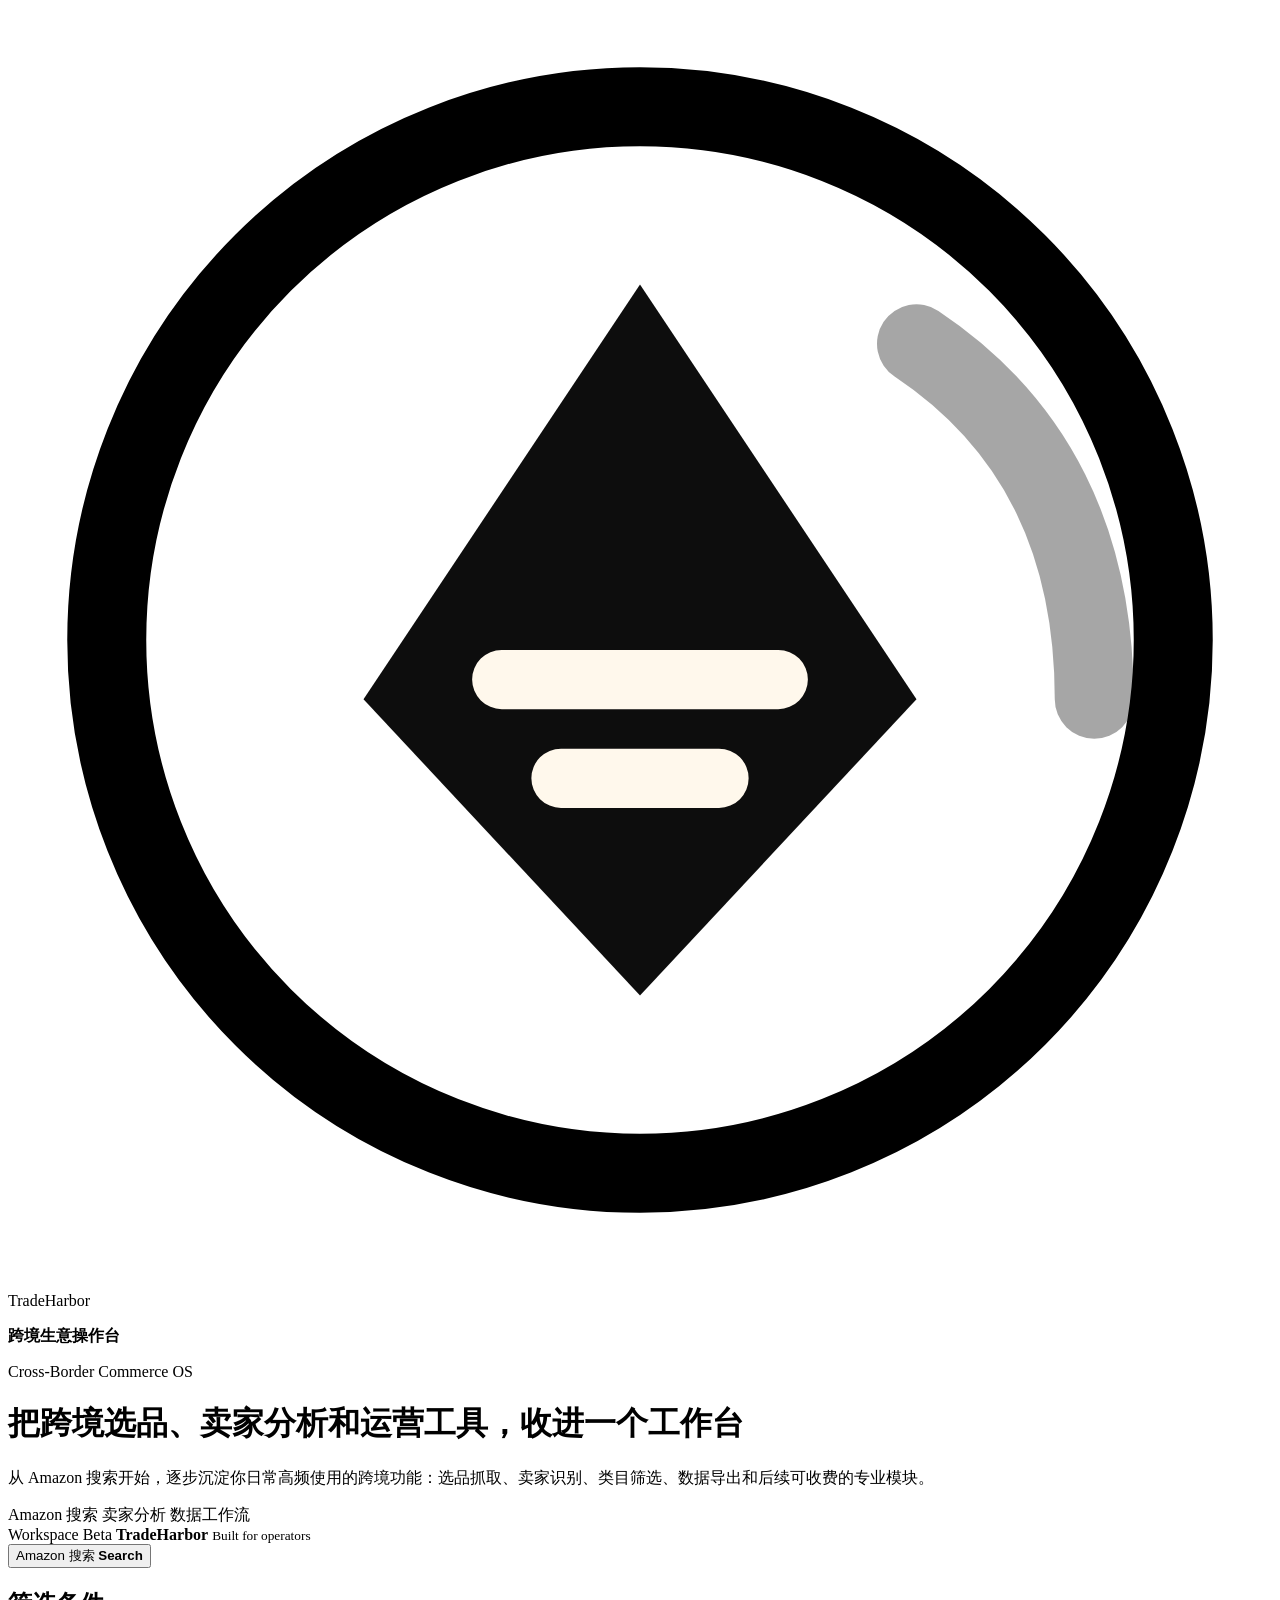
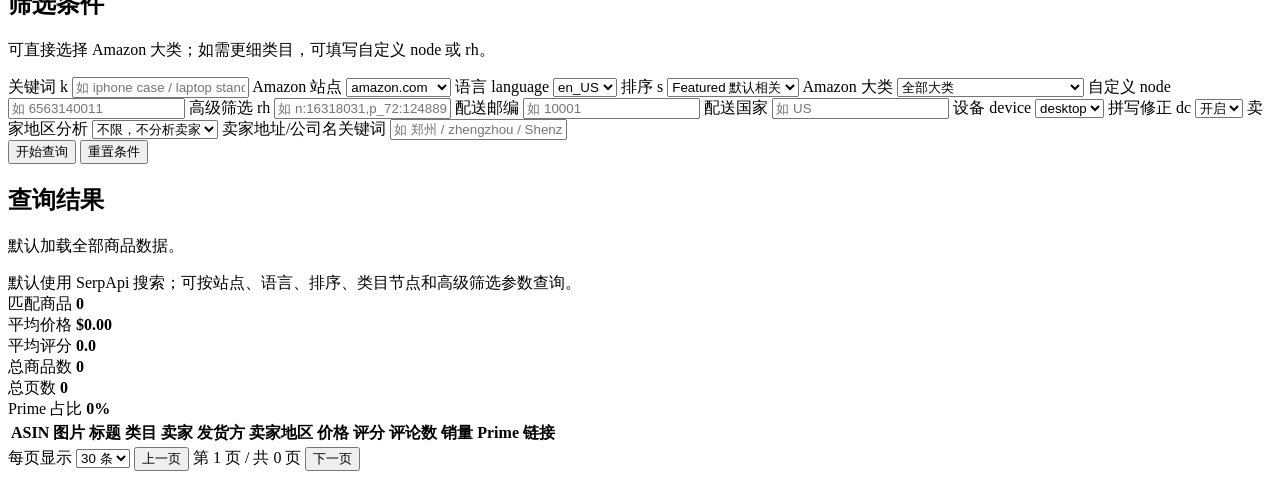
==== web/index.html @ b608378b "Enhance cross-border search workspace" ====
<!DOCTYPE html>
<html lang="zh-CN">
  <head>
    <meta charset="UTF-8" />
    <meta name="viewport" content="width=device-width, initial-scale=1.0" />
    <title>TradeHarbor 跨境生意操作台</title>
    <link rel="stylesheet" href="/styles.css?v=20260509-6" />
  </head>
  <body>
    <div class="page-shell">
      <header class="hero">
        <div class="brand-lockup" aria-label="TradeHarbor 品牌">
          <div class="brand-mark" aria-hidden="true">
            <svg viewBox="0 0 64 64" role="img">
              <circle cx="32" cy="32" r="27" fill="none" stroke="currentColor" stroke-width="4" />
              <path d="M18 35 32 14l14 21-14 15-14-15Z" fill="currentColor" opacity="0.95" />
              <path d="M25 34h14M28 39h8" stroke="#fff8ec" stroke-width="3" stroke-linecap="round" />
              <path d="M46 17c6 4 9 10 9 18" fill="none" stroke="currentColor" stroke-width="4" stroke-linecap="round" opacity="0.35" />
            </svg>
          </div>
          <div>
            <p class="brand-kicker">TradeHarbor</p>
            <strong>跨境生意操作台</strong>
          </div>
        </div>

        <div class="hero-main">
          <div class="hero-copy">
            <p class="eyebrow">Cross-Border Commerce OS</p>
            <h1>把跨境选品、卖家分析和运营工具，收进一个工作台</h1>
            <p class="hero-text">
              从 Amazon 搜索开始，逐步沉淀你日常高频使用的跨境功能：选品抓取、卖家识别、类目筛选、数据导出和后续可收费的专业模块。
            </p>
            <div class="hero-tags" aria-label="系统模块">
              <span>Amazon 搜索</span>
              <span>卖家分析</span>
              <span>数据工作流</span>
            </div>
          </div>

          <aside class="hero-badge">
            <span>Workspace Beta</span>
            <strong>TradeHarbor</strong>
            <small>Built for operators</small>
          </aside>
        </div>
      </header>

      <main class="layout">
        <section class="tabs-shell" aria-label="功能页面">
          <nav class="tabs-nav" role="tablist">
            <button class="tab-button is-active" type="button" role="tab" aria-selected="true" aria-controls="amazon-search-panel">
              <span>Amazon 搜索</span>
              <strong>Search</strong>
            </button>
          </nav>

          <div class="tab-panel is-active" id="amazon-search-panel" role="tabpanel">
            <section class="panel filters-panel">
              <div class="panel-header">
                <h2>筛选条件</h2>
                <p>可直接选择 Amazon 大类；如需更细类目，可填写自定义 node 或 rh。</p>
              </div>

          <form id="filter-form" class="filters-grid">
            <label class="field-wide">
              <span>关键词 k</span>
              <input type="text" name="keyword" placeholder="如 iphone case / laptop stand" />
            </label>
            <label>
              <span>Amazon 站点</span>
              <select name="amazon_domain">
                <option value="amazon.com">amazon.com</option>
                <option value="amazon.co.uk">amazon.co.uk</option>
                <option value="amazon.ca">amazon.ca</option>
                <option value="amazon.de">amazon.de</option>
                <option value="amazon.fr">amazon.fr</option>
                <option value="amazon.co.jp">amazon.co.jp</option>
              </select>
            </label>
            <label>
              <span>语言 language</span>
              <select name="language">
                <option value="en_US">en_US</option>
                <option value="es_US">es_US</option>
                <option value="en_GB">en_GB</option>
                <option value="de_DE">de_DE</option>
                <option value="fr_FR">fr_FR</option>
                <option value="ja_JP">ja_JP</option>
              </select>
            </label>
            <label>
              <span>排序 s</span>
              <select name="sort">
                <option value="relevanceblender">Featured 默认相关</option>
                <option value="price-asc-rank">价格从低到高</option>
                <option value="price-desc-rank">价格从高到低</option>
                <option value="review-rank">平均评分</option>
                <option value="date-desc-rank">新品</option>
                <option value="exact-aware-popularity-rank">Best Sellers</option>
              </select>
            </label>
            <label>
              <span>Amazon 大类</span>
              <select name="category_node">
                <option value="">全部大类</option>
                <option value="468240">Tools & Home Improvement</option>
                <option value="16310161">Industrial & Scientific</option>
                <option value="493964">Electronics</option>
                <option value="541966">Computers</option>
                <option value="2619526011">Appliances</option>
                <option value="15690151">Automotive</option>
                <option value="1055398">Amazon Home</option>
                <option value="1063498">Home & Kitchen</option>
                <option value="3375301">Sports & Outdoors</option>
                <option value="3760931">Health & Personal Care</option>
                <option value="11055981">Beauty</option>
                <option value="2617942011">Arts, Crafts & Sewing</option>
                <option value="1084128">Office Products</option>
                <option value="165795011">Toys & Games</option>
                <option value="2335753011">Cell Phones & Accessories</option>
                <option value="7141124011">Clothing, Shoes & Jewelry</option>
                <option value="1000">Books</option>
                <option value="2619534011">Pet Supplies</option>
                <option value="3238155011">Patio, Lawn & Garden</option>
                <option value="11965861">Musical Instruments</option>
              </select>
            </label>
            <label>
              <span>自定义 node</span>
              <input type="text" name="node" placeholder="如 6563140011" />
            </label>
            <label class="field-wide">
              <span>高级筛选 rh</span>
              <input type="text" name="rh" placeholder="如 n:16318031,p_72:1248897011" />
            </label>
            <label>
              <span>配送邮编</span>
              <input type="text" name="delivery_zip" placeholder="如 10001" />
            </label>
            <label>
              <span>配送国家</span>
              <input type="text" name="shipping_location" placeholder="如 US" />
            </label>
            <label>
              <span>设备 device</span>
              <select name="device">
                <option value="desktop">desktop</option>
                <option value="mobile">mobile</option>
                <option value="tablet">tablet</option>
              </select>
            </label>
            <label>
              <span>拼写修正 dc</span>
              <select name="dc">
                <option value="true">开启</option>
                <option value="false">关闭</option>
              </select>
            </label>
            <label>
              <span>卖家地区分析</span>
              <select name="seller_region">
                <option value="">不限，不分析卖家</option>
                <option value="china">中国卖家</option>
                <option value="us">美国卖家</option>
              </select>
            </label>
            <label>
              <span>卖家地址/公司名关键词</span>
              <input type="text" name="seller_city" placeholder="如 郑州 / zhengzhou / Shenzhen" />
            </label>

            <div class="actions">
              <button type="submit" class="primary-btn">开始查询</button>
              <button type="button" class="ghost-btn" id="reset-btn">重置条件</button>
            </div>
            </form>
            </section>
          </div>
        </section>

        <section class="panel results-panel">
          <div class="panel-header">
            <h2>查询结果</h2>
            <p id="status-text">默认加载全部商品数据。</p>
          </div>

          <div class="data-note" id="data-note">
            默认使用 SerpApi 搜索；可按站点、语言、排序、类目节点和高级筛选参数查询。
          </div>

          <div class="stats-grid" id="stats-grid">
            <article class="stat-card">
              <span>匹配商品</span>
              <strong id="stat-count">0</strong>
            </article>
            <article class="stat-card">
              <span>平均价格</span>
              <strong id="stat-price">$0.00</strong>
            </article>
            <article class="stat-card">
              <span>平均评分</span>
              <strong id="stat-rating">0.0</strong>
            </article>
            <article class="stat-card">
              <span>总商品数</span>
              <strong id="stat-total">0</strong>
            </article>
            <article class="stat-card">
              <span>总页数</span>
              <strong id="stat-pages">0</strong>
            </article>
            <article class="stat-card">
              <span>Prime 占比</span>
              <strong id="stat-prime">0%</strong>
            </article>
          </div>

          <div class="table-wrap">
            <table>
              <thead>
                <tr>
                  <th>ASIN</th>
                  <th>图片</th>
                  <th>标题</th>
                  <th>类目</th>
                  <th>卖家</th>
                  <th>发货方</th>
                  <th>卖家地区</th>
                  <th>价格</th>
                  <th>评分</th>
                  <th>评论数</th>
                  <th>销量</th>
                  <th>Prime</th>
                  <th>链接</th>
                </tr>
              </thead>
              <tbody id="results-body"></tbody>
            </table>
          </div>

          <div class="pagination-bar" aria-label="搜索结果分页">
            <label class="page-size-control">
              <span>每页显示</span>
              <select id="page-size-select">
                <option value="30">30 条</option>
                <option value="50">50 条</option>
              </select>
            </label>
            <button type="button" class="ghost-btn page-btn" id="prev-page-btn">上一页</button>
            <span id="page-indicator">第 1 页 / 共 0 页</span>
            <button type="button" class="primary-btn page-btn" id="next-page-btn">下一页</button>
          </div>
        </section>
      </main>
    </div>

    <script src="/app.js?v=20260509-6"></script>
  </body>
</html>
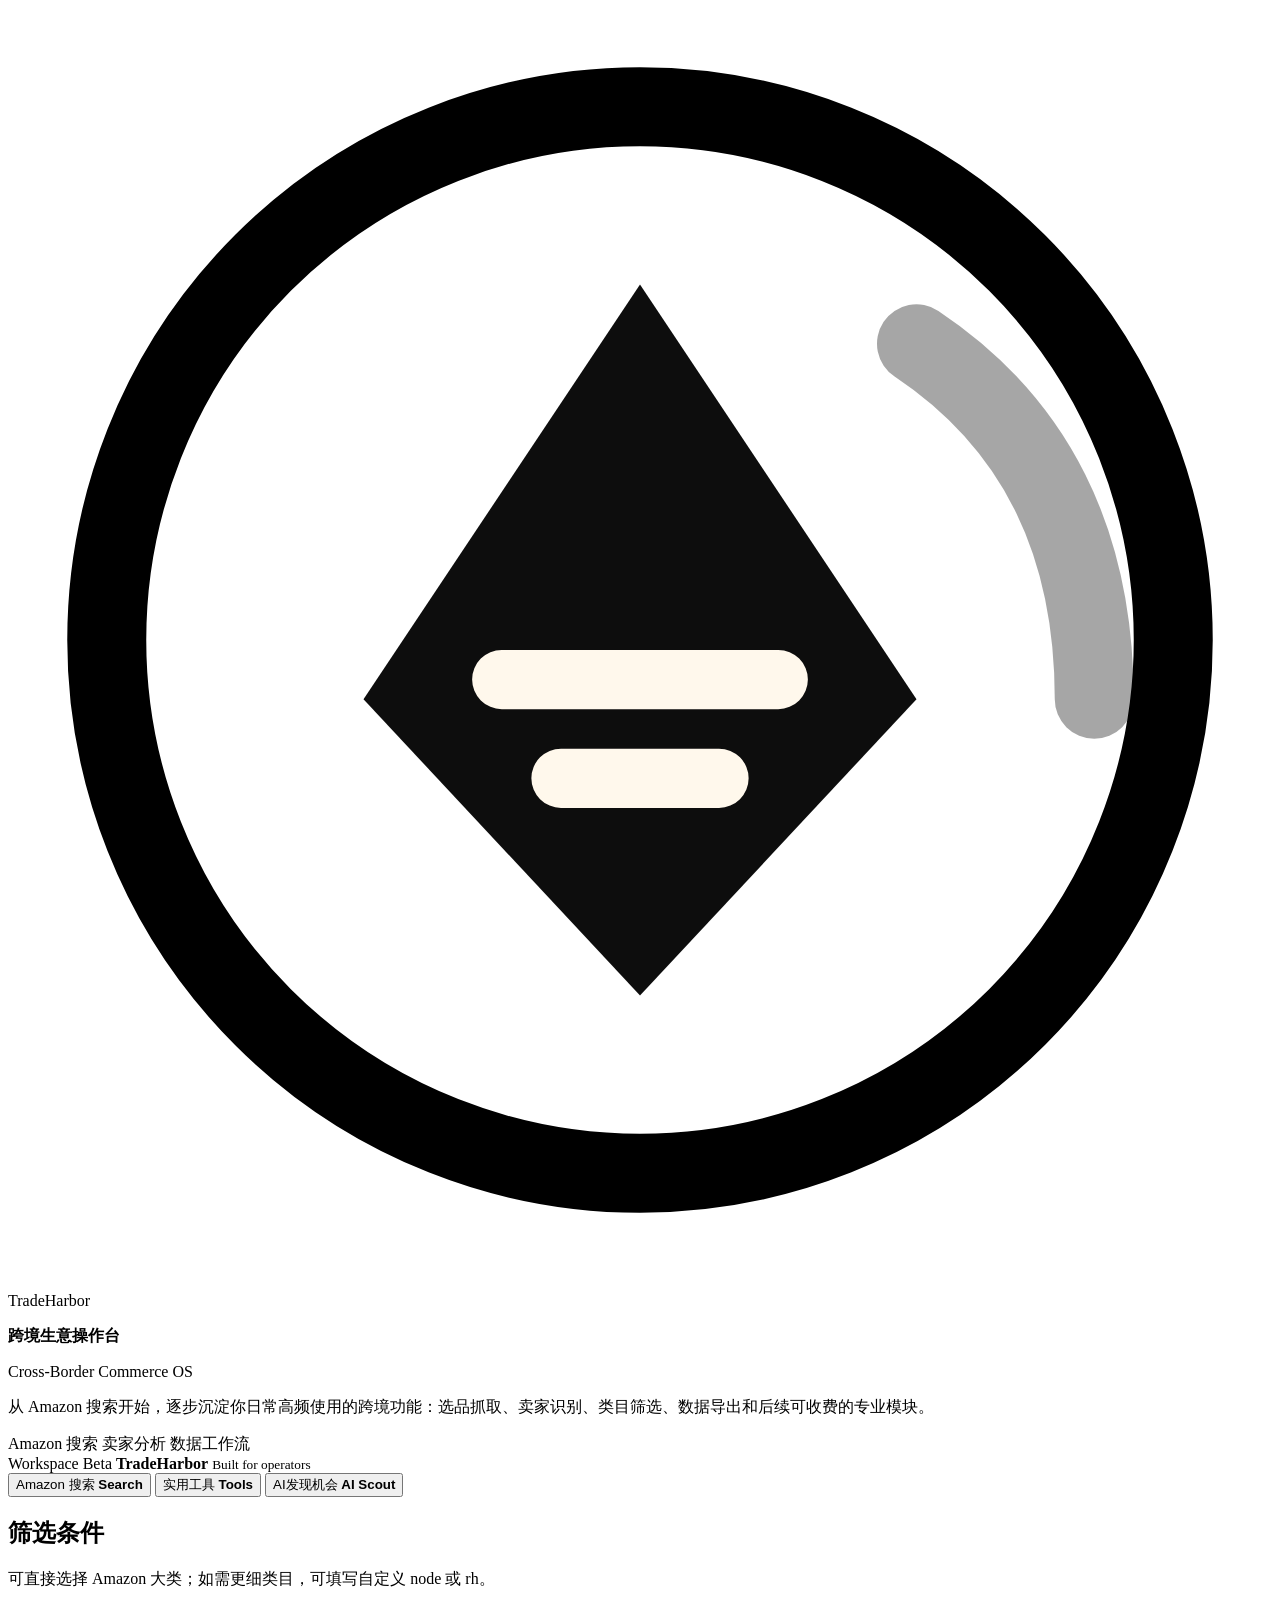
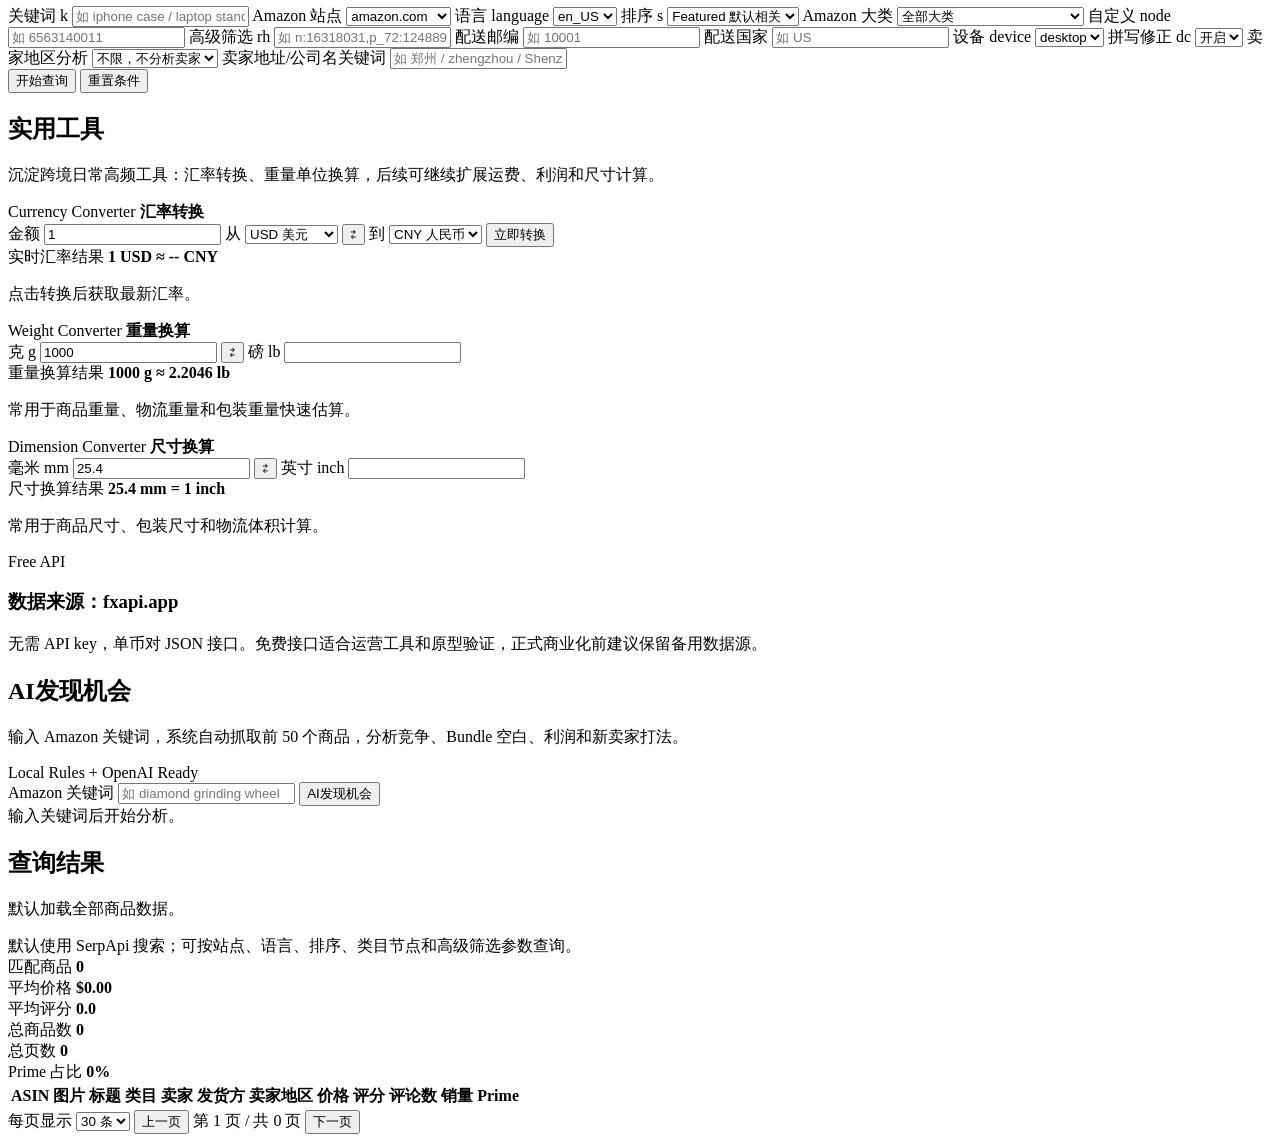
==== commit 139c0a7b: "Add AI opportunity discovery tab" ====
--- a/web/index.html
+++ b/web/index.html
@@ -4,7 +4,7 @@
     <meta charset="UTF-8" />
     <meta name="viewport" content="width=device-width, initial-scale=1.0" />
     <title>TradeHarbor 跨境生意操作台</title>
-    <link rel="stylesheet" href="/styles.css?v=20260509-6" />
+    <link rel="stylesheet" href="/styles.css?v=20260509-14" />
   </head>
   <body>
     <div class="page-shell">
@@ -27,7 +27,6 @@
         <div class="hero-main">
           <div class="hero-copy">
             <p class="eyebrow">Cross-Border Commerce OS</p>
-            <h1>把跨境选品、卖家分析和运营工具，收进一个工作台</h1>
             <p class="hero-text">
               从 Amazon 搜索开始，逐步沉淀你日常高频使用的跨境功能：选品抓取、卖家识别、类目筛选、数据导出和后续可收费的专业模块。
             </p>
@@ -49,9 +48,17 @@
       <main class="layout">
         <section class="tabs-shell" aria-label="功能页面">
           <nav class="tabs-nav" role="tablist">
-            <button class="tab-button is-active" type="button" role="tab" aria-selected="true" aria-controls="amazon-search-panel">
+            <button class="tab-button is-active" type="button" role="tab" aria-selected="true" aria-controls="amazon-search-panel" data-tab-target="amazon-search-panel">
               <span>Amazon 搜索</span>
               <strong>Search</strong>
+            </button>
+            <button class="tab-button" type="button" role="tab" aria-selected="false" aria-controls="utility-panel" data-tab-target="utility-panel">
+              <span>实用工具</span>
+              <strong>Tools</strong>
+            </button>
+            <button class="tab-button" type="button" role="tab" aria-selected="false" aria-controls="ai-opportunity-panel" data-tab-target="ai-opportunity-panel">
+              <span>AI发现机会</span>
+              <strong>AI Scout</strong>
             </button>
           </nav>
 
@@ -177,9 +184,208 @@
             </form>
             </section>
           </div>
+
+          <div class="tab-panel" id="utility-panel" role="tabpanel">
+            <section class="panel utility-panel">
+              <div class="panel-header">
+                <h2>实用工具</h2>
+                <p>沉淀跨境日常高频工具：汇率转换、重量单位换算，后续可继续扩展运费、利润和尺寸计算。</p>
+              </div>
+
+              <div class="utility-grid">
+                <article class="exchange-card">
+                  <div class="exchange-head">
+                    <span>Currency Converter</span>
+                    <strong>汇率转换</strong>
+                  </div>
+
+                  <form id="exchange-form" class="exchange-form">
+                    <label>
+                      <span>金额</span>
+                      <input type="number" name="amount" step="0.01" min="0" value="1" />
+                    </label>
+                    <label>
+                      <span>从</span>
+                      <select name="from">
+                        <option value="USD" selected>USD 美元</option>
+                        <option value="CNY">CNY 人民币</option>
+                        <option value="EUR">EUR 欧元</option>
+                        <option value="GBP">GBP 英镑</option>
+                        <option value="JPY">JPY 日元</option>
+                        <option value="CAD">CAD 加元</option>
+                        <option value="AUD">AUD 澳元</option>
+                        <option value="HKD">HKD 港币</option>
+                      </select>
+                    </label>
+                    <button type="button" class="swap-btn" id="swap-currency-btn" aria-label="交换币种">⇄</button>
+                    <label>
+                      <span>到</span>
+                      <select name="to">
+                        <option value="CNY" selected>CNY 人民币</option>
+                        <option value="USD">USD 美元</option>
+                        <option value="EUR">EUR 欧元</option>
+                        <option value="GBP">GBP 英镑</option>
+                        <option value="JPY">JPY 日元</option>
+                        <option value="CAD">CAD 加元</option>
+                        <option value="AUD">AUD 澳元</option>
+                        <option value="HKD">HKD 港币</option>
+                      </select>
+                    </label>
+                    <button type="submit" class="primary-btn exchange-submit">立即转换</button>
+                  </form>
+
+                  <div class="exchange-result" id="exchange-result">
+                    <span>实时汇率结果</span>
+                    <strong>1 USD ≈ -- CNY</strong>
+                    <p>点击转换后获取最新汇率。</p>
+                  </div>
+                </article>
+
+                <article class="exchange-card weight-card">
+                  <div class="exchange-head">
+                    <span>Weight Converter</span>
+                    <strong>重量换算</strong>
+                  </div>
+
+                  <form id="weight-form" class="exchange-form weight-form">
+                    <label>
+                      <span>克 g</span>
+                      <input type="number" name="grams" step="0.01" min="0" value="1000" />
+                    </label>
+                    <button type="button" class="swap-btn" id="swap-weight-btn" aria-label="切换输入方向">⇄</button>
+                    <label>
+                      <span>磅 lb</span>
+                      <input type="number" name="pounds" step="0.0001" min="0" />
+                    </label>
+                  </form>
+
+                  <div class="exchange-result weight-result" id="weight-result">
+                    <span>重量换算结果</span>
+                    <strong>1000 g ≈ 2.2046 lb</strong>
+                    <p>常用于商品重量、物流重量和包装重量快速估算。</p>
+                  </div>
+                </article>
+
+                <article class="exchange-card dimension-card">
+                  <div class="exchange-head">
+                    <span>Dimension Converter</span>
+                    <strong>尺寸换算</strong>
+                  </div>
+
+                  <form id="dimension-form" class="exchange-form weight-form">
+                    <label>
+                      <span>毫米 mm</span>
+                      <input type="number" name="millimeters" step="0.01" min="0" value="25.4" />
+                    </label>
+                    <button type="button" class="swap-btn" id="swap-dimension-btn" aria-label="切换输入方向">⇄</button>
+                    <label>
+                      <span>英寸 inch</span>
+                      <input type="number" name="inches" step="0.0001" min="0" />
+                    </label>
+                  </form>
+
+                  <div class="exchange-result dimension-result" id="dimension-result">
+                    <span>尺寸换算结果</span>
+                    <strong>25.4 mm = 1 inch</strong>
+                    <p>常用于商品尺寸、包装尺寸和物流体积计算。</p>
+                  </div>
+                </article>
+
+                <article class="utility-note">
+                  <span>Free API</span>
+                  <h3>数据来源：fxapi.app</h3>
+                  <p>无需 API key，单币对 JSON 接口。免费接口适合运营工具和原型验证，正式商业化前建议保留备用数据源。</p>
+                </article>
+              </div>
+            </section>
+          </div>
+          <div class="tab-panel" id="ai-opportunity-panel" role="tabpanel">
+            <section class="panel ai-panel">
+              <div class="panel-header ai-panel-header">
+                <div>
+                  <h2>AI发现机会</h2>
+                  <p>输入 Amazon 关键词，系统自动抓取前 50 个商品，分析竞争、Bundle 空白、利润和新卖家打法。</p>
+                </div>
+                <span class="ai-mode-pill">Local Rules + OpenAI Ready</span>
+              </div>
+
+              <form id="ai-opportunity-form" class="ai-search-bar">
+                <label>
+                  <span>Amazon 关键词</span>
+                  <input type="text" name="keyword" placeholder="如 diamond grinding wheel" />
+                </label>
+                <button type="submit" class="primary-btn">AI发现机会</button>
+              </form>
+
+              <div class="ai-status" id="ai-status">输入关键词后开始分析。</div>
+
+              <div class="ai-results" id="ai-results" hidden>
+                <div class="ai-score-grid">
+                  <article class="ai-score-card">
+                    <span>产品机会评分</span>
+                    <strong id="ai-opportunity-score">0</strong>
+                  </article>
+                  <article class="ai-score-card">
+                    <span>竞争评分</span>
+                    <strong id="ai-competition-score">0</strong>
+                  </article>
+                  <article class="ai-score-card">
+                    <span>竞争等级</span>
+                    <strong id="ai-competition-level">--</strong>
+                  </article>
+                  <article class="ai-score-card">
+                    <span>推荐组合</span>
+                    <strong id="ai-recommended-bundle">--</strong>
+                  </article>
+                </div>
+
+                <div class="ai-report-grid">
+                  <article class="ai-report-card">
+                    <h3>Bundle机会分析</h3>
+                    <div id="ai-bundle-analysis"></div>
+                  </article>
+                  <article class="ai-report-card">
+                    <h3>利润分析</h3>
+                    <div id="ai-profit-analysis"></div>
+                  </article>
+                  <article class="ai-report-card ai-report-wide">
+                    <h3>AI总结</h3>
+                    <div id="ai-summary"></div>
+                  </article>
+                </div>
+
+                <article class="ai-report-card ai-report-wide">
+                  <h3>产品列表</h3>
+                  <div class="ai-product-table-wrap">
+                    <table class="ai-product-table">
+                      <thead>
+                        <tr>
+                          <th>ASIN</th>
+                          <th>图</th>
+                          <th>标题</th>
+                          <th>价格</th>
+                          <th>Rating</th>
+                          <th>Review</th>
+                          <th>品牌</th>
+                          <th>Seller Name</th>
+                          <th>Seller ID</th>
+                          <th>Prime</th>
+                          <th>BSR</th>
+                          <th>变体</th>
+                          <th>多件装</th>
+                          <th>类目</th>
+                        </tr>
+                      </thead>
+                      <tbody id="ai-products-body"></tbody>
+                    </table>
+                  </div>
+                </article>
+              </div>
+            </section>
+          </div>
         </section>
 
-        <section class="panel results-panel">
+        <section class="panel results-panel" id="amazon-results-panel">
           <div class="panel-header">
             <h2>查询结果</h2>
             <p id="status-text">默认加载全部商品数据。</p>
@@ -232,7 +438,6 @@
                   <th>评论数</th>
                   <th>销量</th>
                   <th>Prime</th>
-                  <th>链接</th>
                 </tr>
               </thead>
               <tbody id="results-body"></tbody>
@@ -255,6 +460,6 @@
       </main>
     </div>
 
-    <script src="/app.js?v=20260509-6"></script>
+    <script src="/app.js?v=20260509-14"></script>
   </body>
 </html>
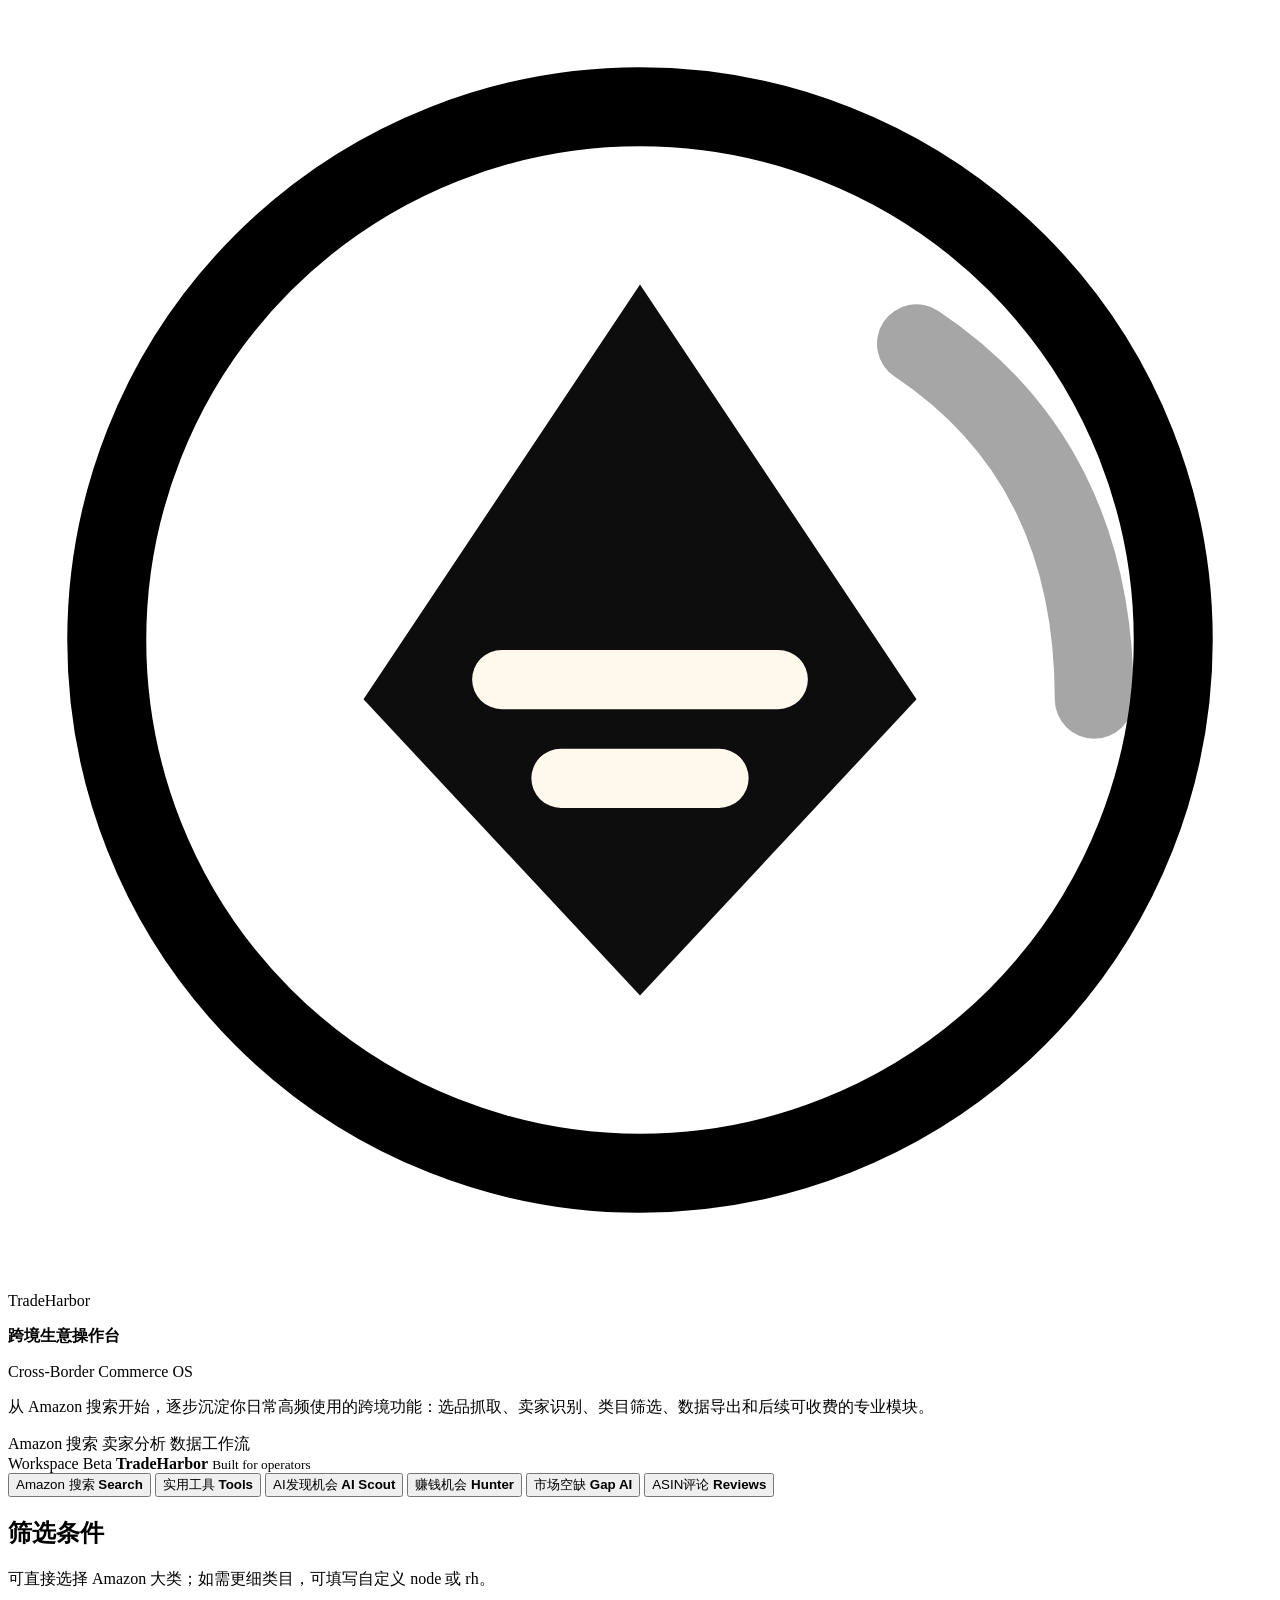
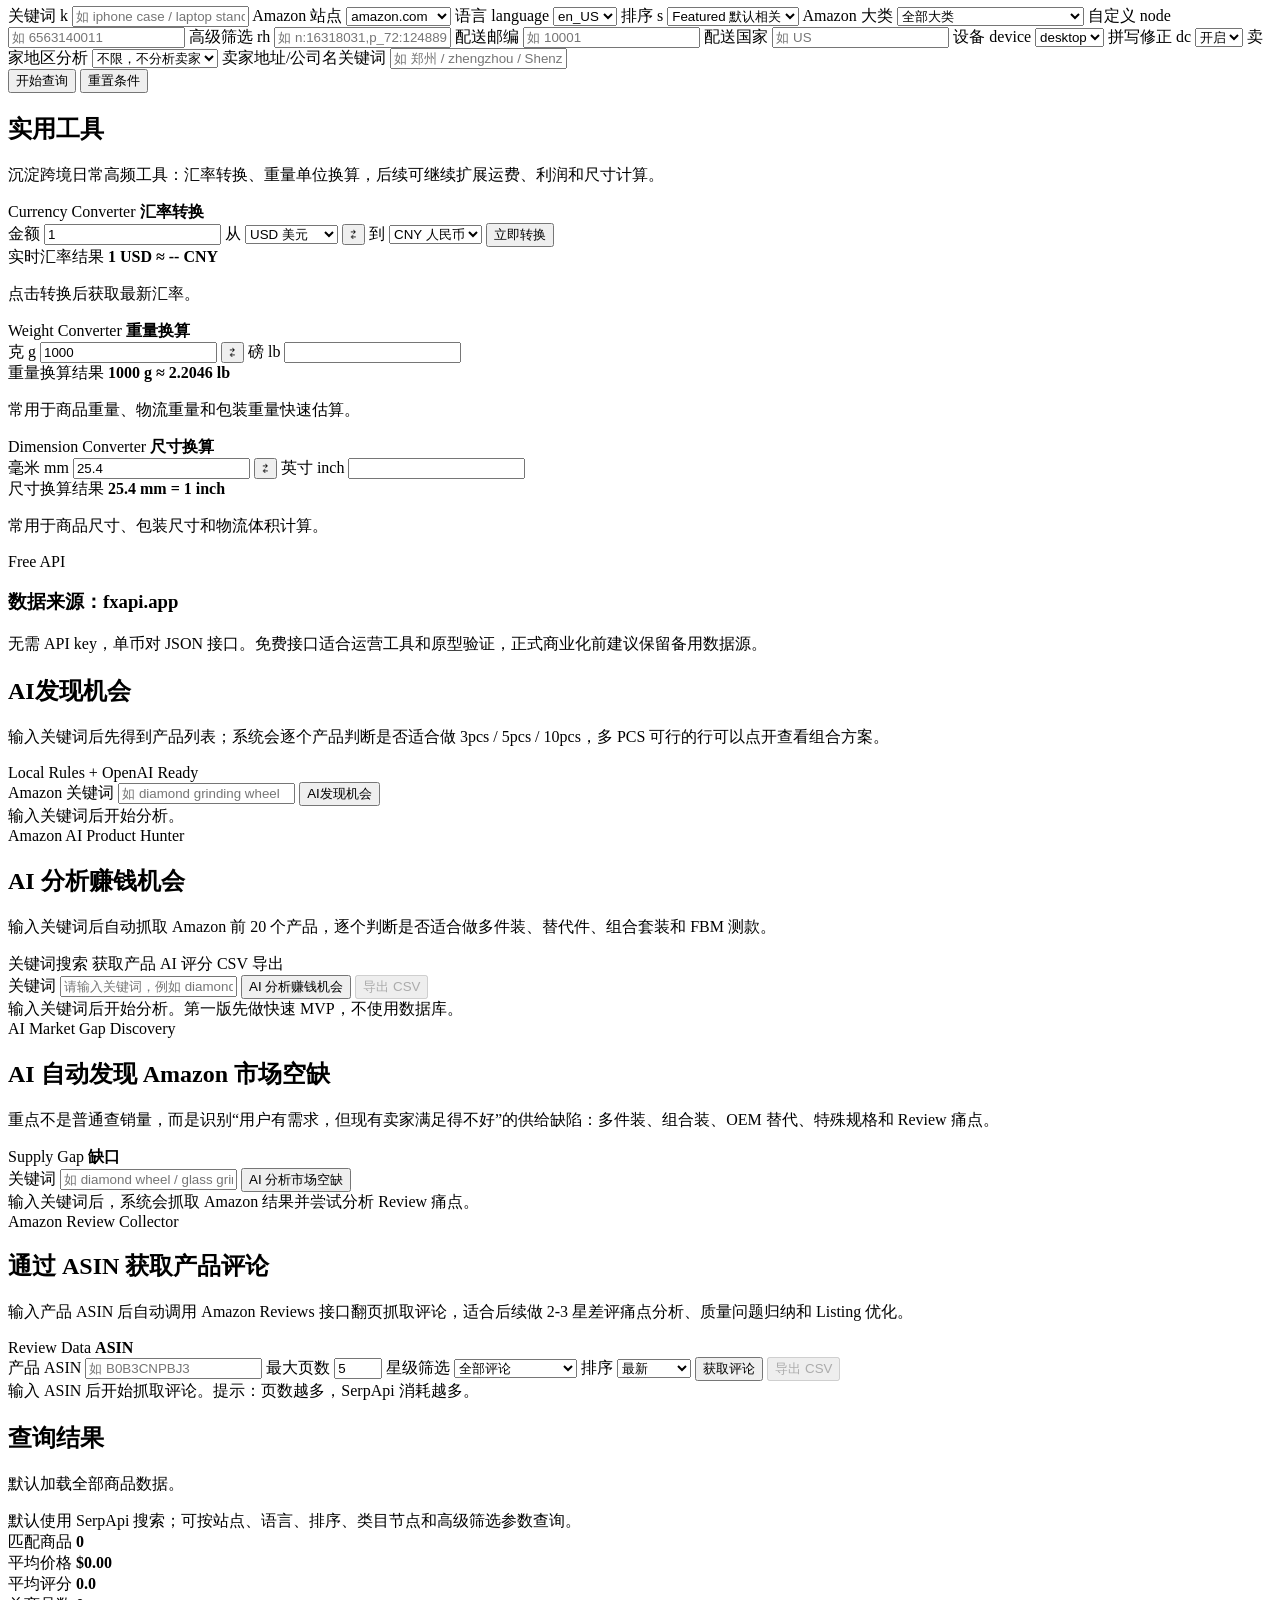
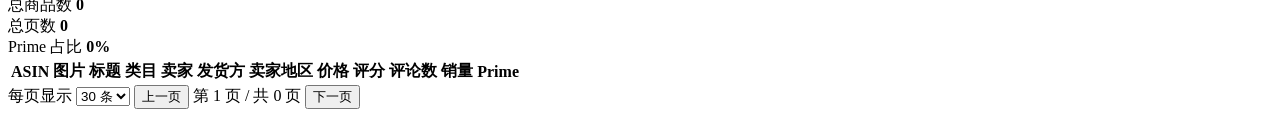
==== commit ad48c874: "Add AI product research workbench modules" ====
--- a/web/index.html
+++ b/web/index.html
@@ -4,7 +4,7 @@
     <meta charset="UTF-8" />
     <meta name="viewport" content="width=device-width, initial-scale=1.0" />
     <title>TradeHarbor 跨境生意操作台</title>
-    <link rel="stylesheet" href="/styles.css?v=20260509-14" />
+    <link rel="stylesheet" href="/styles.css?v=20260512-1" />
   </head>
   <body>
     <div class="page-shell">
@@ -59,6 +59,18 @@
             <button class="tab-button" type="button" role="tab" aria-selected="false" aria-controls="ai-opportunity-panel" data-tab-target="ai-opportunity-panel">
               <span>AI发现机会</span>
               <strong>AI Scout</strong>
+            </button>
+            <button class="tab-button" type="button" role="tab" aria-selected="false" aria-controls="product-hunter-panel" data-tab-target="product-hunter-panel">
+              <span>赚钱机会</span>
+              <strong>Hunter</strong>
+            </button>
+            <button class="tab-button" type="button" role="tab" aria-selected="false" aria-controls="market-gap-panel" data-tab-target="market-gap-panel">
+              <span>市场空缺</span>
+              <strong>Gap AI</strong>
+            </button>
+            <button class="tab-button" type="button" role="tab" aria-selected="false" aria-controls="asin-reviews-panel" data-tab-target="asin-reviews-panel">
+              <span>ASIN评论</span>
+              <strong>Reviews</strong>
             </button>
           </nav>
 
@@ -304,7 +316,7 @@
               <div class="panel-header ai-panel-header">
                 <div>
                   <h2>AI发现机会</h2>
-                  <p>输入 Amazon 关键词，系统自动抓取前 50 个商品，分析竞争、Bundle 空白、利润和新卖家打法。</p>
+                  <p>输入关键词后先得到产品列表；系统会逐个产品判断是否适合做 3pcs / 5pcs / 10pcs，多 PCS 可行的行可以点开查看组合方案。</p>
                 </div>
                 <span class="ai-mode-pill">Local Rules + OpenAI Ready</span>
               </div>
@@ -322,40 +334,37 @@
               <div class="ai-results" id="ai-results" hidden>
                 <div class="ai-score-grid">
                   <article class="ai-score-card">
-                    <span>产品机会评分</span>
+                    <span>Amazon 结果数</span>
                     <strong id="ai-opportunity-score">0</strong>
                   </article>
                   <article class="ai-score-card">
-                    <span>竞争评分</span>
-                    <strong id="ai-competition-score">0</strong>
+                    <span>Top10 均价</span>
+                    <strong id="ai-competition-score">$0</strong>
                   </article>
                   <article class="ai-score-card">
-                    <span>竞争等级</span>
+                    <span>竞争程度</span>
                     <strong id="ai-competition-level">--</strong>
                   </article>
                   <article class="ai-score-card">
-                    <span>推荐组合</span>
-                    <strong id="ai-recommended-bundle">--</strong>
-                  </article>
-                </div>
-
-                <div class="ai-report-grid">
-                  <article class="ai-report-card">
-                    <h3>Bundle机会分析</h3>
-                    <div id="ai-bundle-analysis"></div>
-                  </article>
-                  <article class="ai-report-card">
-                    <h3>利润分析</h3>
-                    <div id="ai-profit-analysis"></div>
-                  </article>
-                  <article class="ai-report-card ai-report-wide">
-                    <h3>AI总结</h3>
-                    <div id="ai-summary"></div>
-                  </article>
-                </div>
+                    <span>可做多 PCS</span>
+                    <strong id="ai-recommended-bundle">0</strong>
+                  </article>
+                </div>
+
+                <article class="ai-report-card ai-report-wide keyword-metrics-card">
+                  <h3>关键词相关信息</h3>
+                  <div id="ai-bundle-analysis"></div>
+                  <div id="ai-profit-analysis" hidden></div>
+                  <div id="ai-summary" hidden></div>
+                </article>
+
+                <article class="ai-report-card ai-report-wide bundle-detail-card" id="ai-bundle-detail" hidden>
+                  <h3>组合套装详情</h3>
+                  <div id="ai-bulk-candidates"></div>
+                </article>
 
                 <article class="ai-report-card ai-report-wide">
-                  <h3>产品列表</h3>
+                  <h3>产品列表：逐个判断是否可以多 PCS 组装售卖</h3>
                   <div class="ai-product-table-wrap">
                     <table class="ai-product-table">
                       <thead>
@@ -374,12 +383,245 @@
                           <th>变体</th>
                           <th>多件装</th>
                           <th>类目</th>
+                          <th>多PCS机会</th>
+                          <th>组合方案</th>
                         </tr>
                       </thead>
                       <tbody id="ai-products-body"></tbody>
                     </table>
                   </div>
                 </article>
+              </div>
+            </section>
+          </div>
+
+          <div class="tab-panel" id="product-hunter-panel" role="tabpanel">
+            <section class="panel product-hunter-panel">
+              <div class="hunter-hero">
+                <div>
+                  <span class="hunter-kicker">Amazon AI Product Hunter</span>
+                  <h2>AI 分析赚钱机会</h2>
+                  <p>输入关键词后自动抓取 Amazon 前 20 个产品，逐个判断是否适合做多件装、替代件、组合套装和 FBM 测款。</p>
+                </div>
+                <div class="hunter-flow" aria-label="分析流程">
+                  <span>关键词搜索</span>
+                  <span>获取产品</span>
+                  <span>AI 评分</span>
+                  <span>CSV 导出</span>
+                </div>
+              </div>
+
+              <form id="product-hunter-form" class="product-hunter-form">
+                <label>
+                  <span>关键词</span>
+                  <input type="text" name="keyword" placeholder="请输入关键词，例如 diamond wheel" />
+                </label>
+                <button type="submit" class="primary-btn">AI 分析赚钱机会</button>
+                <button type="button" class="ghost-btn hunter-export-btn" id="hunter-export-btn" disabled>导出 CSV</button>
+              </form>
+
+              <div class="hunter-status" id="hunter-status">输入关键词后开始分析。第一版先做快速 MVP，不使用数据库。</div>
+
+              <div class="hunter-results" id="hunter-results" hidden>
+                <div class="hunter-summary-grid">
+                  <article>
+                    <span>Amazon 总结果</span>
+                    <strong id="hunter-total-results">0</strong>
+                  </article>
+                  <article>
+                    <span>样本商品</span>
+                    <strong id="hunter-sample-size">0</strong>
+                  </article>
+                  <article>
+                    <span>Top10 均价</span>
+                    <strong id="hunter-avg-price">$0</strong>
+                  </article>
+                  <article>
+                    <span>Top10 均 Review</span>
+                    <strong id="hunter-avg-review">0</strong>
+                  </article>
+                  <article>
+                    <span>多件装候选</span>
+                    <strong id="hunter-bundle-count">0</strong>
+                  </article>
+                  <article>
+                    <span>竞争程度</span>
+                    <strong id="hunter-competition-level">--</strong>
+                  </article>
+                </div>
+
+                <div class="hunter-note" id="hunter-note">机会评分规则：FBM 友好度、耗材属性、多件装适配、竞争、价格空间和评论压力。</div>
+
+                <div class="hunter-table-wrap">
+                  <table class="hunter-table">
+                    <thead>
+                      <tr>
+                        <th>图片</th>
+                        <th>标题</th>
+                        <th>ASIN</th>
+                        <th>价格</th>
+                        <th>评分</th>
+                        <th>评论数</th>
+                        <th>链接</th>
+                        <th>机会评分</th>
+                        <th>是否适合多件装</th>
+                        <th>建议组合方式</th>
+                        <th>建议售价</th>
+                        <th>预估利润率</th>
+                        <th>AI分析理由</th>
+                      </tr>
+                    </thead>
+                    <tbody id="hunter-products-body"></tbody>
+                  </table>
+                </div>
+              </div>
+            </section>
+          </div>
+
+          <div class="tab-panel" id="market-gap-panel" role="tabpanel">
+            <section class="panel market-gap-panel">
+              <div class="gap-hero">
+                <div>
+                  <span class="gap-kicker">AI Market Gap Discovery</span>
+                  <h2>AI 自动发现 Amazon 市场空缺</h2>
+                  <p>重点不是普通查销量，而是识别“用户有需求，但现有卖家满足得不好”的供给缺陷：多件装、组合装、OEM 替代、特殊规格和 Review 痛点。</p>
+                </div>
+                <div class="gap-orbit" aria-hidden="true">
+                  <span>Supply Gap</span>
+                  <strong>缺口</strong>
+                </div>
+              </div>
+
+              <form id="market-gap-form" class="market-gap-form">
+                <label>
+                  <span>关键词</span>
+                  <input type="text" name="keyword" placeholder="如 diamond wheel / glass grinder / cbn wheel" />
+                </label>
+                <button type="submit" class="primary-btn">AI 分析市场空缺</button>
+              </form>
+
+              <div class="market-gap-status" id="market-gap-status">输入关键词后，系统会抓取 Amazon 结果并尝试分析 Review 痛点。</div>
+
+              <div class="market-gap-results" id="market-gap-results" hidden>
+                <div class="gap-summary-grid">
+                  <article><span>Amazon 总结果</span><strong id="gap-total-results">0</strong></article>
+                  <article><span>样本数</span><strong id="gap-sample-size">0</strong></article>
+                  <article><span>高分机会</span><strong id="gap-high-count">0</strong></article>
+                  <article><span>多件装机会</span><strong id="gap-multipack-count">0</strong></article>
+                  <article><span>组合装机会</span><strong id="gap-bundle-count">0</strong></article>
+                  <article><span>替代件机会</span><strong id="gap-replacement-count">0</strong></article>
+                </div>
+
+                <article class="gap-insight-card">
+                  <h3>AI 识别到的主要供给缺陷</h3>
+                  <div id="gap-top-list" class="gap-chip-list"></div>
+                  <p id="gap-note">系统会优先寻找：只有单件装、缺少套装、OEM 价格高、特殊规格长尾、Review 抱怨明显的产品定位。</p>
+                </article>
+
+                <div class="market-gap-table-wrap">
+                  <table class="market-gap-table">
+                    <thead>
+                      <tr>
+                        <th>图片</th>
+                        <th>标题</th>
+                        <th>ASIN</th>
+                        <th>价格</th>
+                        <th>Review</th>
+                        <th>Opportunity Score</th>
+                        <th>多件装机会</th>
+                        <th>组合装机会</th>
+                        <th>替代件机会</th>
+                        <th>AI分析</th>
+                        <th>风险</th>
+                        <th>建议方案</th>
+                      </tr>
+                    </thead>
+                    <tbody id="market-gap-body"></tbody>
+                  </table>
+                </div>
+              </div>
+            </section>
+          </div>
+
+          <div class="tab-panel" id="asin-reviews-panel" role="tabpanel">
+            <section class="panel asin-reviews-panel">
+              <div class="reviews-hero">
+                <div>
+                  <span class="reviews-kicker">Amazon Review Collector</span>
+                  <h2>通过 ASIN 获取产品评论</h2>
+                  <p>输入产品 ASIN 后自动调用 Amazon Reviews 接口翻页抓取评论，适合后续做 2-3 星差评痛点分析、质量问题归纳和 Listing 优化。</p>
+                </div>
+                <div class="reviews-badge">
+                  <span>Review Data</span>
+                  <strong>ASIN</strong>
+                </div>
+              </div>
+
+              <form id="asin-reviews-form" class="asin-reviews-form">
+                <label>
+                  <span>产品 ASIN</span>
+                  <input type="text" name="asin" placeholder="如 B0B3CNPBJ3" />
+                </label>
+                <label>
+                  <span>最大页数</span>
+                  <input type="number" name="max_pages" min="1" max="20" value="5" />
+                </label>
+                <label>
+                  <span>星级筛选</span>
+                  <select name="filter_by_star">
+                    <option value="all">全部评论</option>
+                    <option value="critical">Critical 差评/中评</option>
+                    <option value="positive">Positive 好评</option>
+                    <option value="one_star">1 星</option>
+                    <option value="two_star">2 星</option>
+                    <option value="three_star">3 星</option>
+                    <option value="four_star">4 星</option>
+                    <option value="five_star">5 星</option>
+                  </select>
+                </label>
+                <label>
+                  <span>排序</span>
+                  <select name="sort_by">
+                    <option value="recent">最新</option>
+                    <option value="helpful">最有帮助</option>
+                  </select>
+                </label>
+                <button type="submit" class="primary-btn">获取评论</button>
+                <button type="button" class="ghost-btn" id="reviews-export-btn" disabled>导出 CSV</button>
+              </form>
+
+              <div class="reviews-status" id="reviews-status">输入 ASIN 后开始抓取评论。提示：页数越多，SerpApi 消耗越多。</div>
+
+              <div class="reviews-results" id="reviews-results" hidden>
+                <div class="reviews-summary-grid">
+                  <article><span>ASIN</span><strong id="reviews-asin">--</strong></article>
+                  <article><span>已抓评论</span><strong id="reviews-count">0</strong></article>
+                  <article><span>已抓页数</span><strong id="reviews-pages">0</strong></article>
+                  <article><span>平均评分</span><strong id="reviews-average">0</strong></article>
+                  <article><span>低分评论</span><strong id="reviews-low-count">0</strong></article>
+                  <article><span>Verified</span><strong id="reviews-verified-count">0</strong></article>
+                </div>
+
+                <div class="reviews-note" id="reviews-note">评论会按页展示；如果还有更多评论，可以提高最大页数继续抓。</div>
+
+                <div class="reviews-table-wrap">
+                  <table class="reviews-table">
+                    <thead>
+                      <tr>
+                        <th>页</th>
+                        <th>评分</th>
+                        <th>标题</th>
+                        <th>评论内容</th>
+                        <th>日期</th>
+                        <th>作者</th>
+                        <th>Verified</th>
+                        <th>Helpful</th>
+                        <th>变体</th>
+                      </tr>
+                    </thead>
+                    <tbody id="reviews-body"></tbody>
+                  </table>
+                </div>
               </div>
             </section>
           </div>
@@ -460,6 +702,6 @@
       </main>
     </div>
 
-    <script src="/app.js?v=20260509-14"></script>
+    <script src="/app.js?v=20260512-1"></script>
   </body>
 </html>
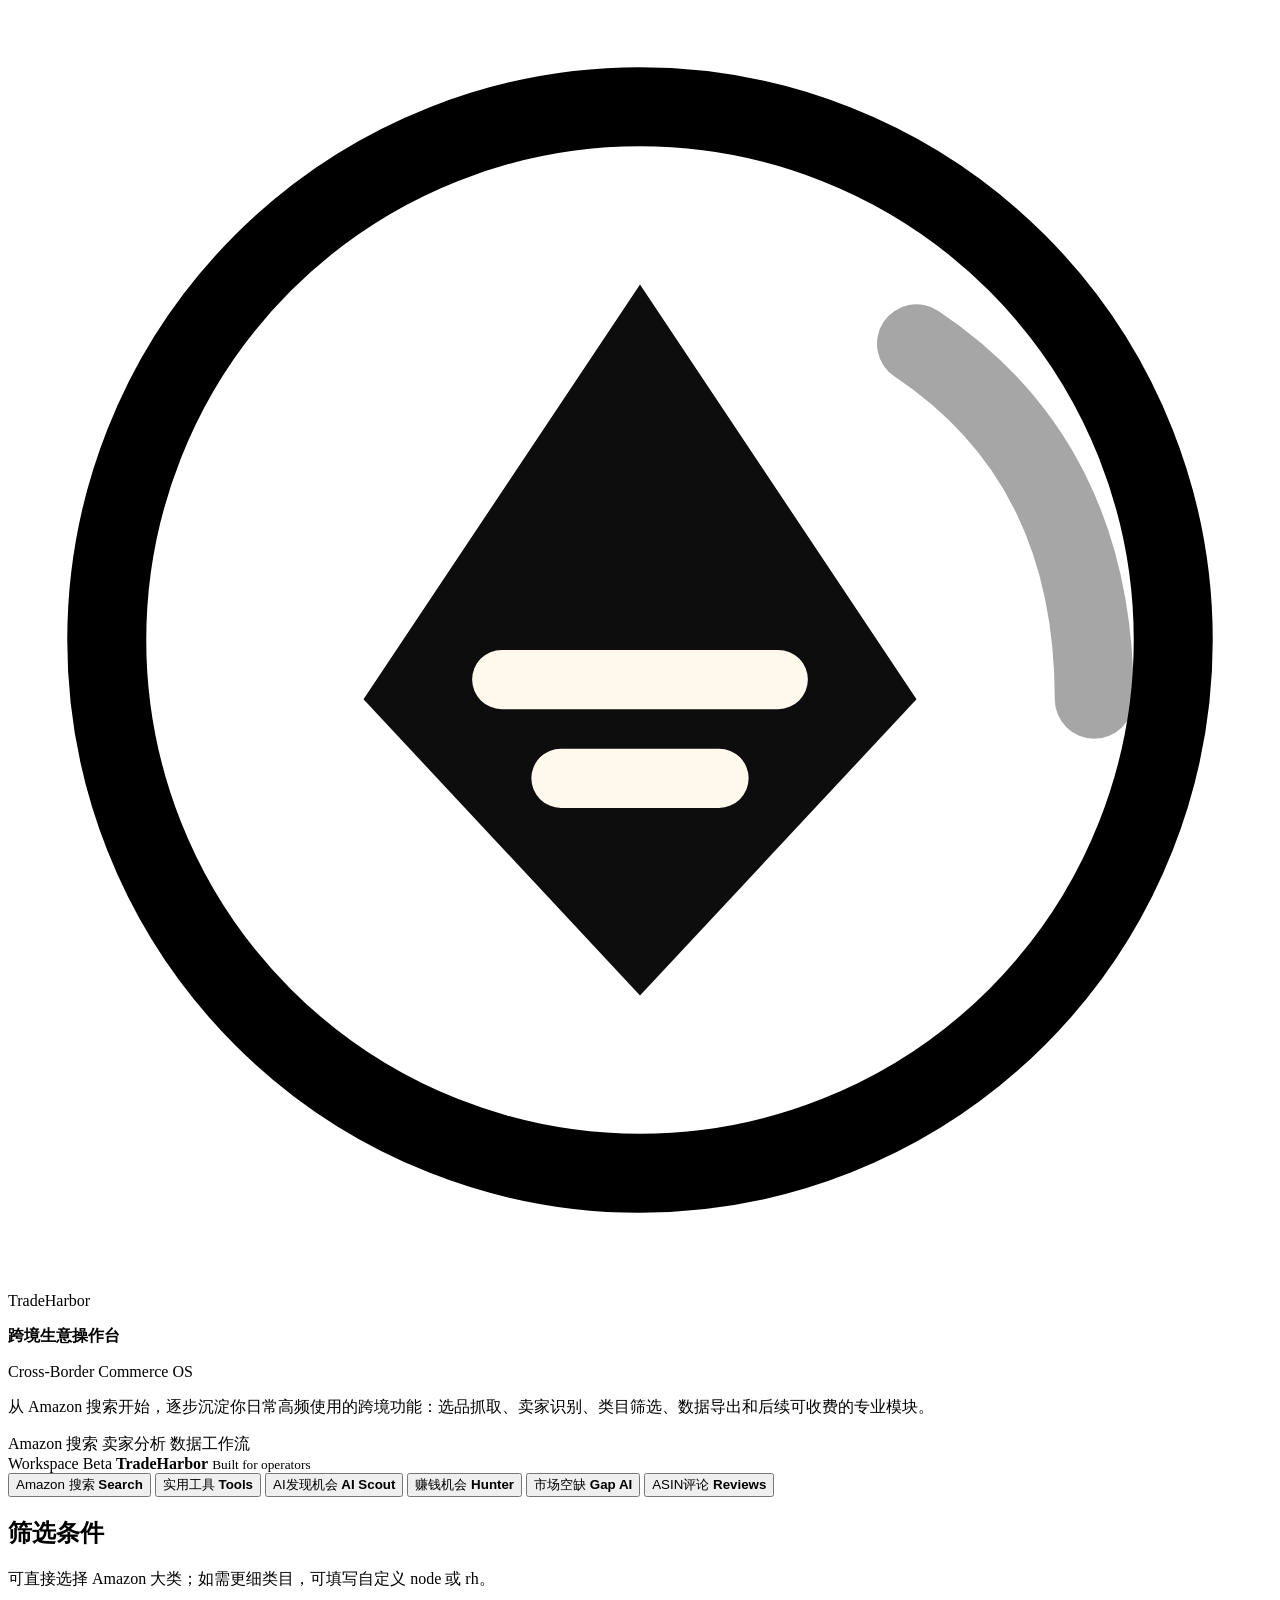
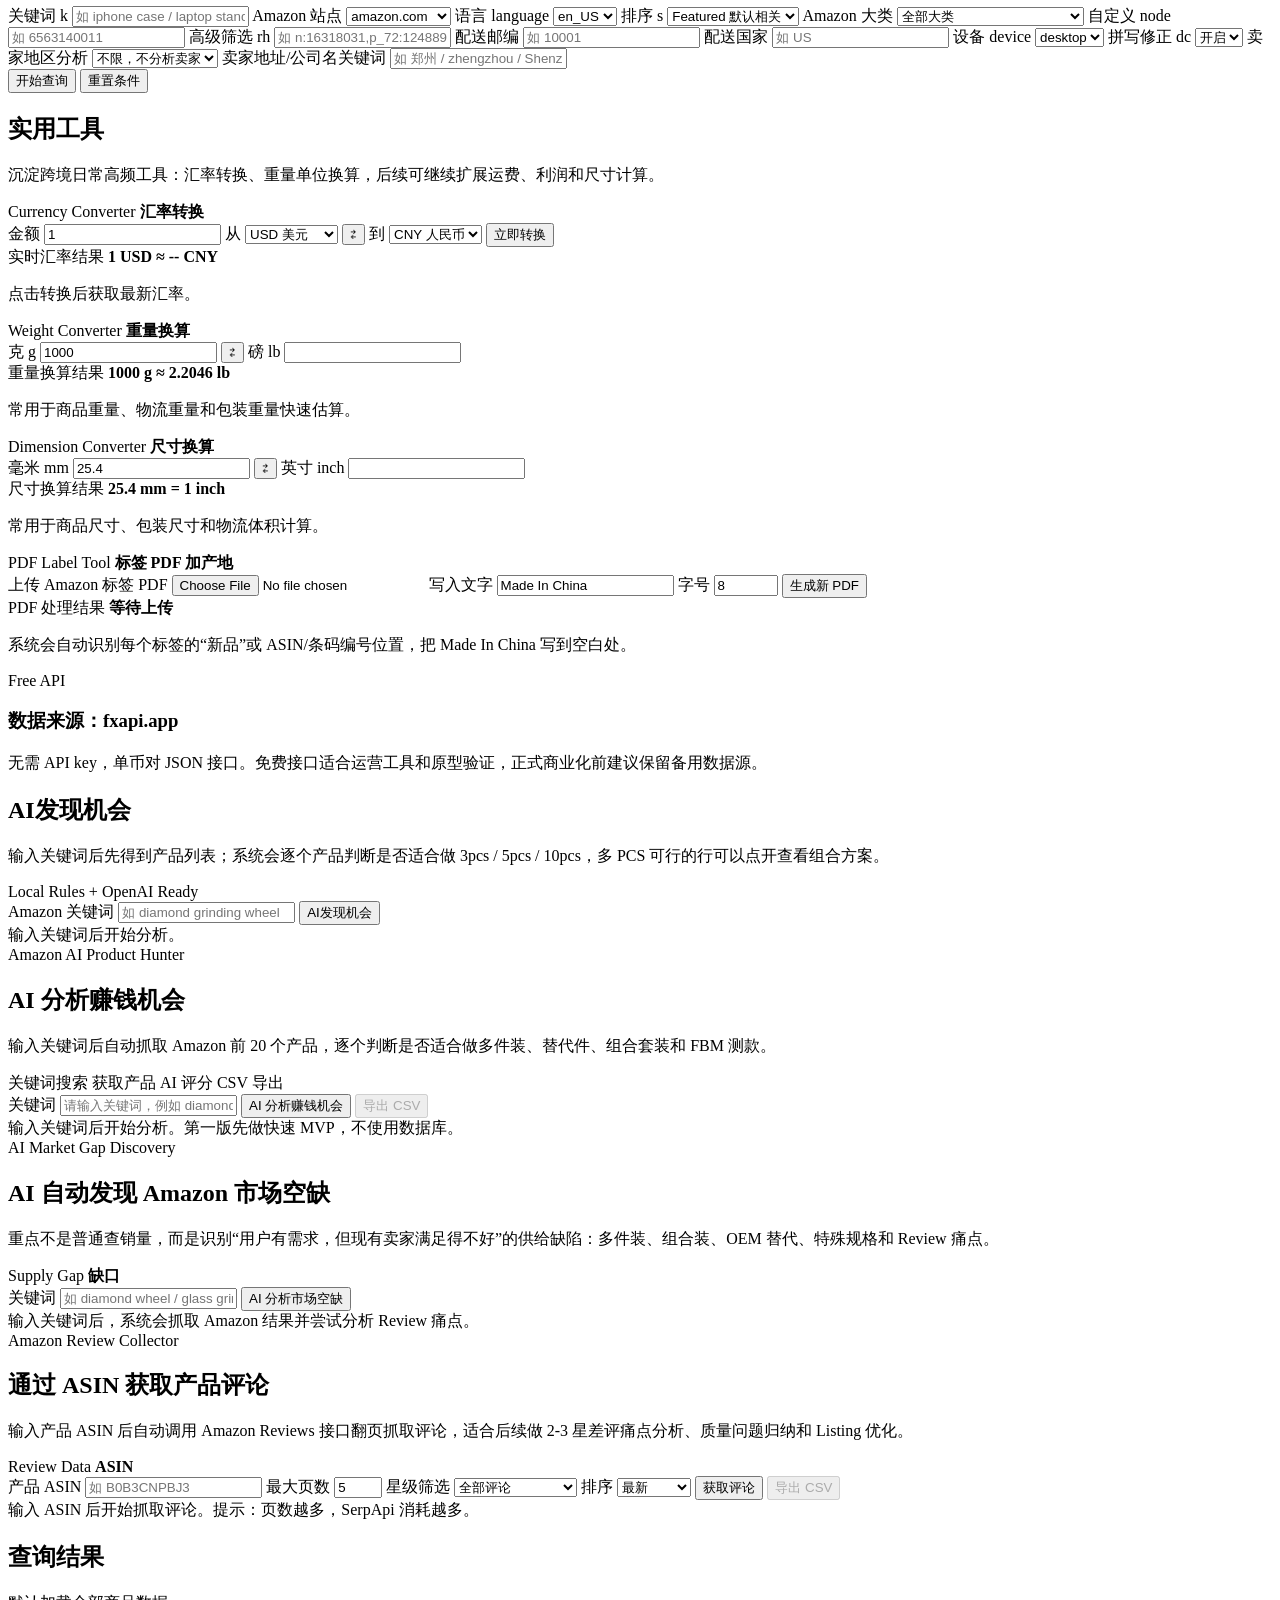
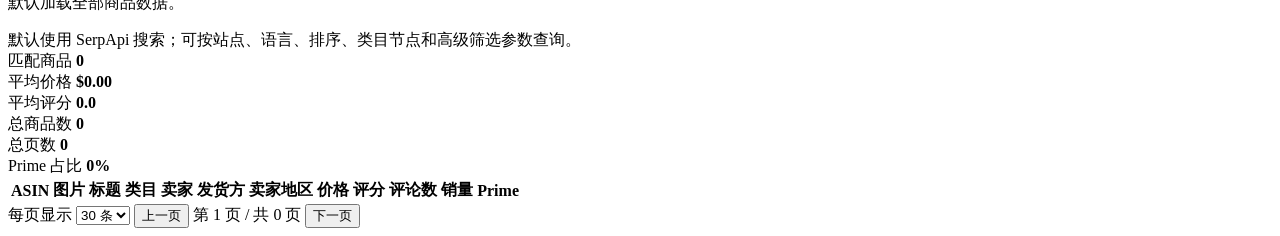
==== commit 1bbbe894: "Add PDF origin label tool" ====
--- a/web/index.html
+++ b/web/index.html
@@ -4,7 +4,7 @@
     <meta charset="UTF-8" />
     <meta name="viewport" content="width=device-width, initial-scale=1.0" />
     <title>TradeHarbor 跨境生意操作台</title>
-    <link rel="stylesheet" href="/styles.css?v=20260512-1" />
+    <link rel="stylesheet" href="/styles.css?v=20260512-3" />
   </head>
   <body>
     <div class="page-shell">
@@ -300,6 +300,35 @@
                     <span>尺寸换算结果</span>
                     <strong>25.4 mm = 1 inch</strong>
                     <p>常用于商品尺寸、包装尺寸和物流体积计算。</p>
+                  </div>
+                </article>
+
+                <article class="exchange-card pdf-card">
+                  <div class="exchange-head">
+                    <span>PDF Label Tool</span>
+                    <strong>标签 PDF 加产地</strong>
+                  </div>
+
+                  <form id="pdf-origin-form" class="pdf-origin-form" enctype="multipart/form-data">
+                    <label class="pdf-upload-field">
+                      <span>上传 Amazon 标签 PDF</span>
+                      <input type="file" name="pdf" accept="application/pdf,.pdf" />
+                    </label>
+                    <label>
+                      <span>写入文字</span>
+                      <input type="text" name="text" value="Made In China" />
+                    </label>
+                    <label>
+                      <span>字号</span>
+                      <input type="number" name="font_size" min="5" max="16" step="0.5" value="8" />
+                    </label>
+                    <button type="submit" class="primary-btn">生成新 PDF</button>
+                  </form>
+
+                  <div class="exchange-result pdf-result" id="pdf-origin-result">
+                    <span>PDF 处理结果</span>
+                    <strong>等待上传</strong>
+                    <p>系统会自动识别每个标签的“新品”或 ASIN/条码编号位置，把 Made In China 写到空白处。</p>
                   </div>
                 </article>
 
@@ -612,6 +641,7 @@
                         <th>评分</th>
                         <th>标题</th>
                         <th>评论内容</th>
+                        <th>中文评论内容</th>
                         <th>日期</th>
                         <th>作者</th>
                         <th>Verified</th>
@@ -702,6 +732,6 @@
       </main>
     </div>
 
-    <script src="/app.js?v=20260512-1"></script>
+    <script src="/app.js?v=20260512-3"></script>
   </body>
 </html>
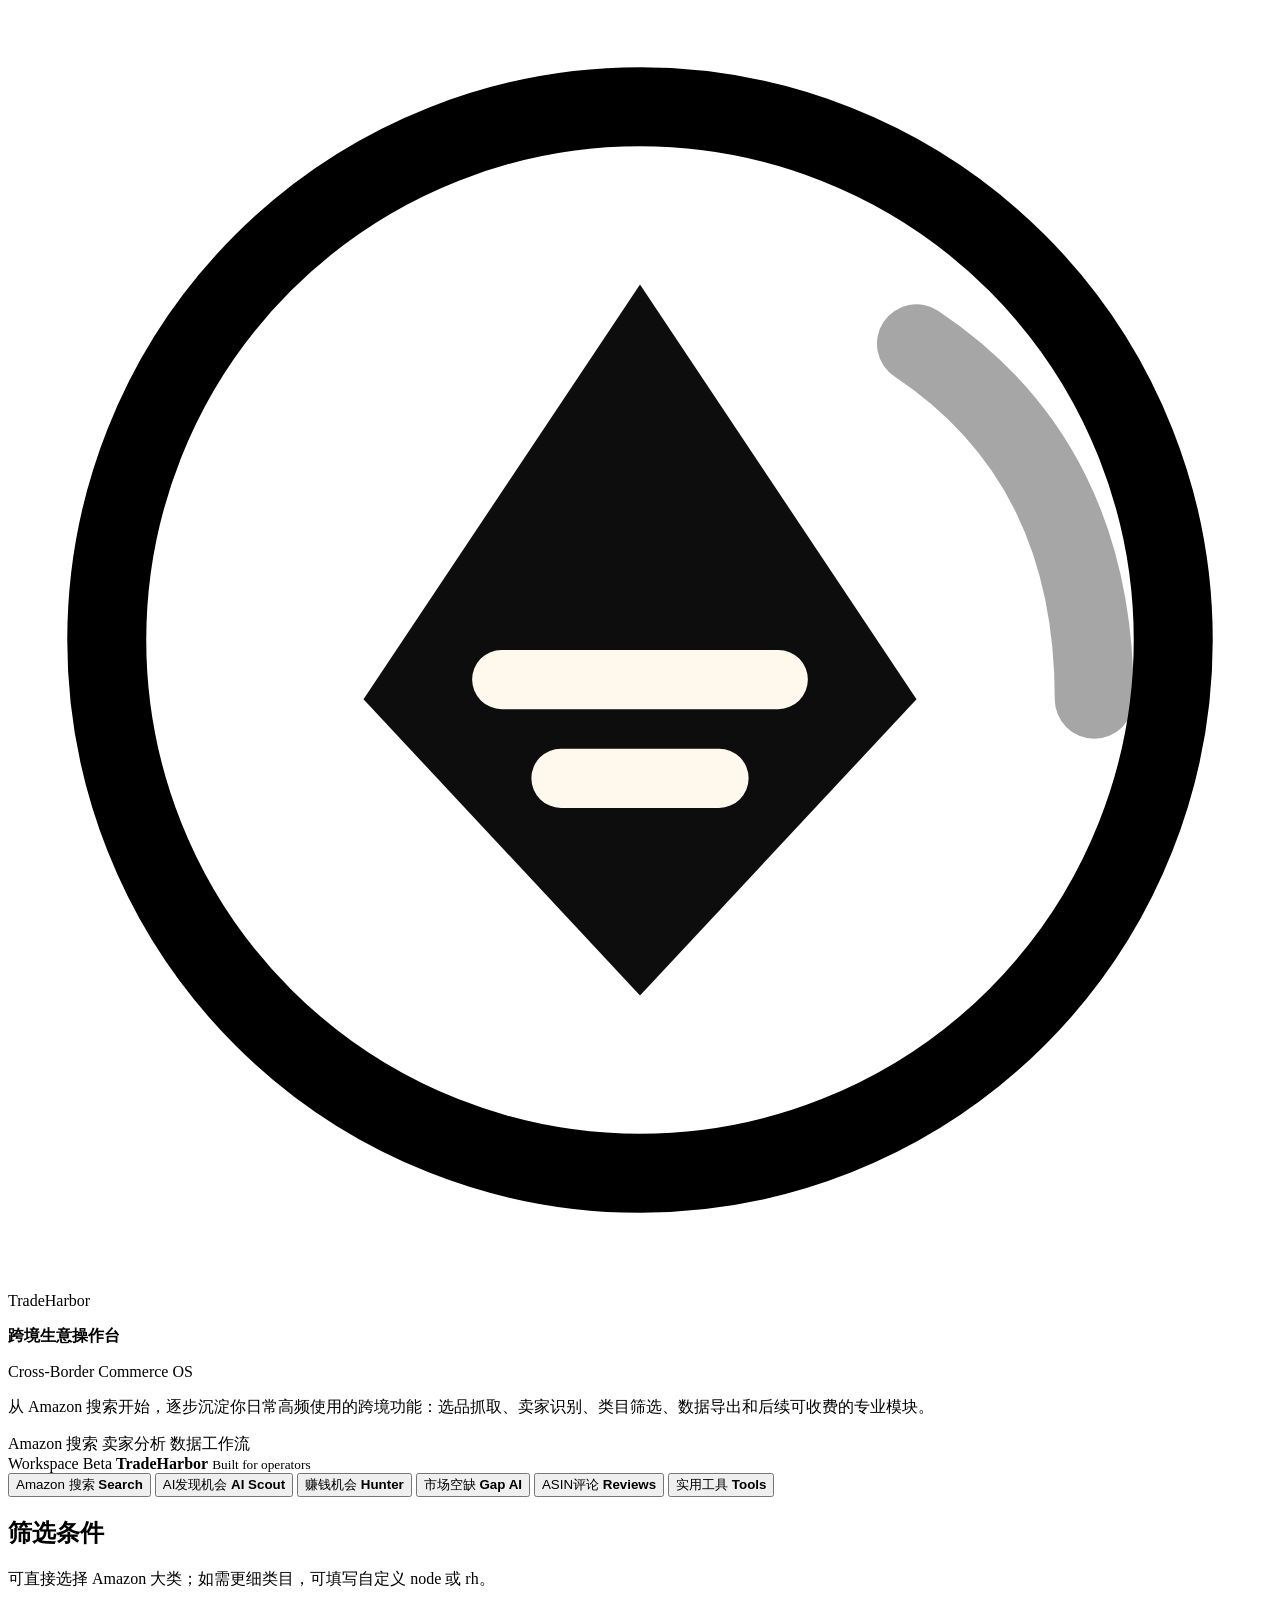
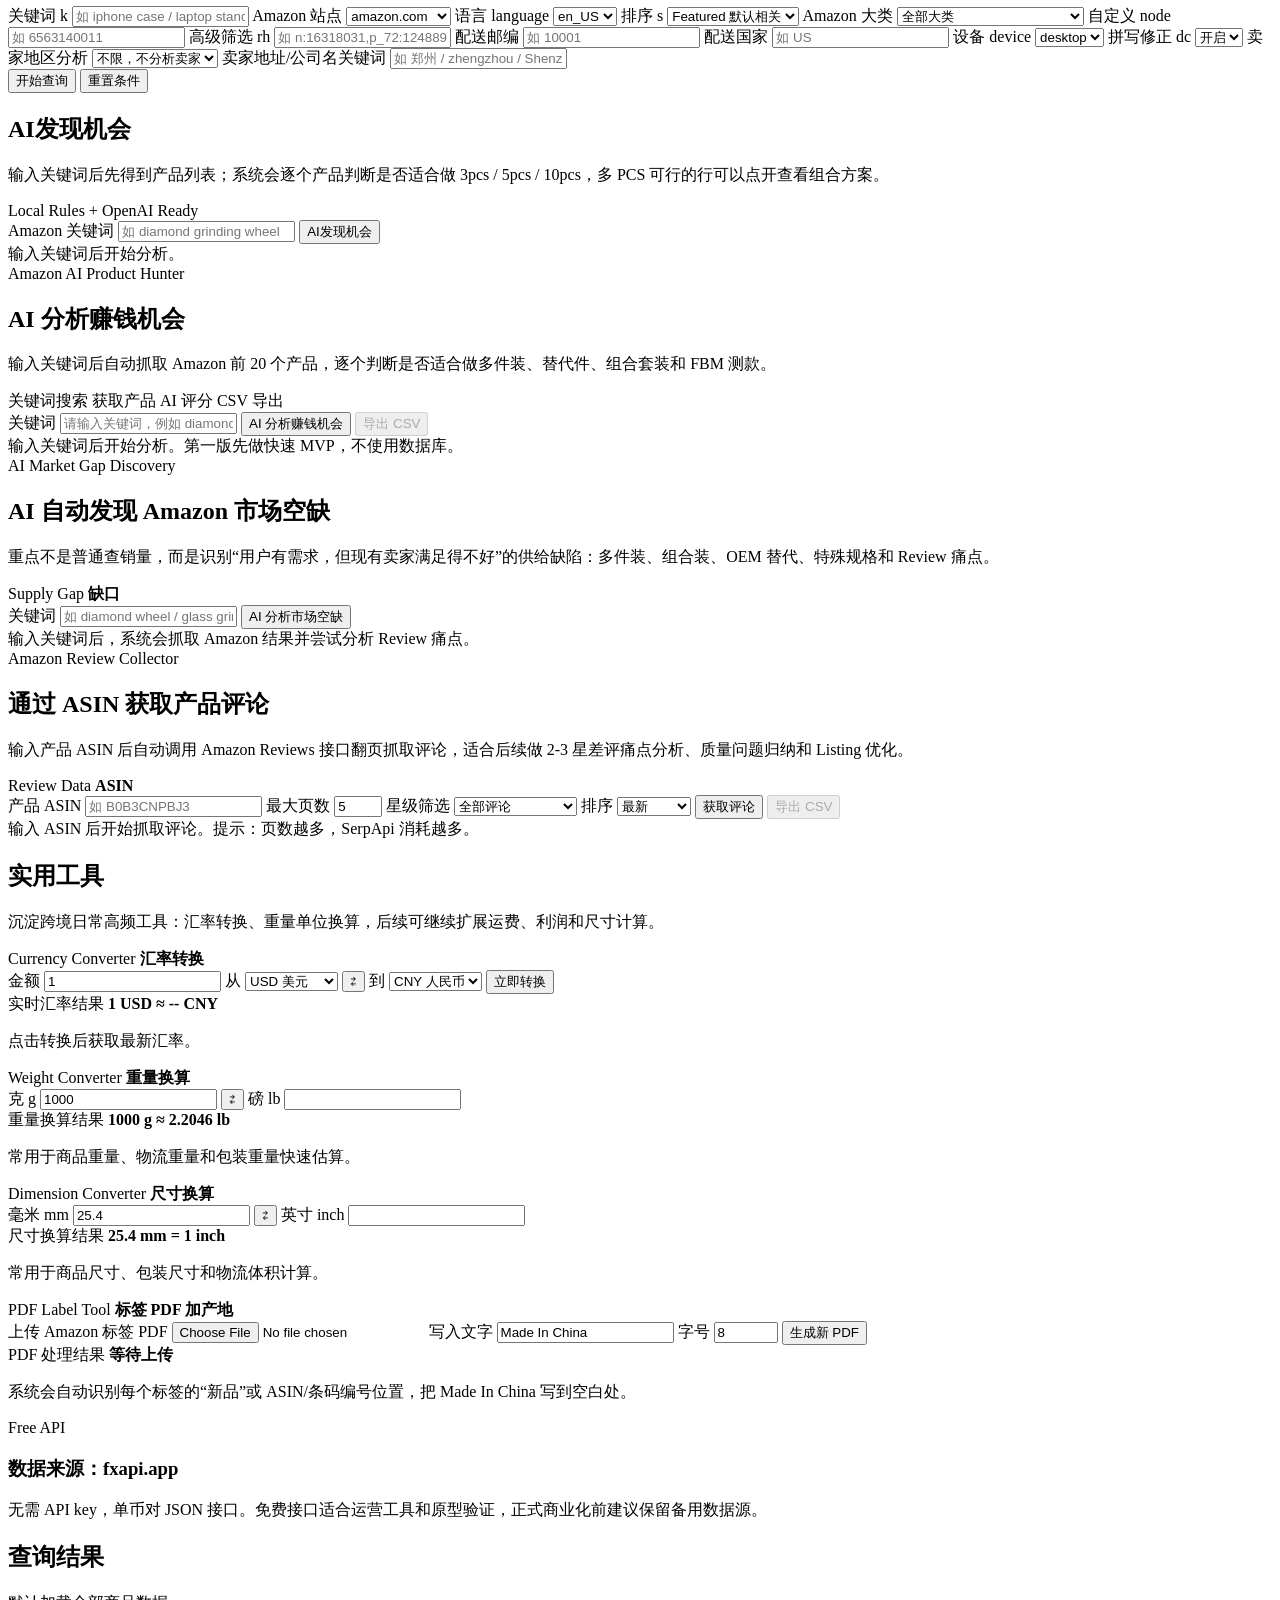
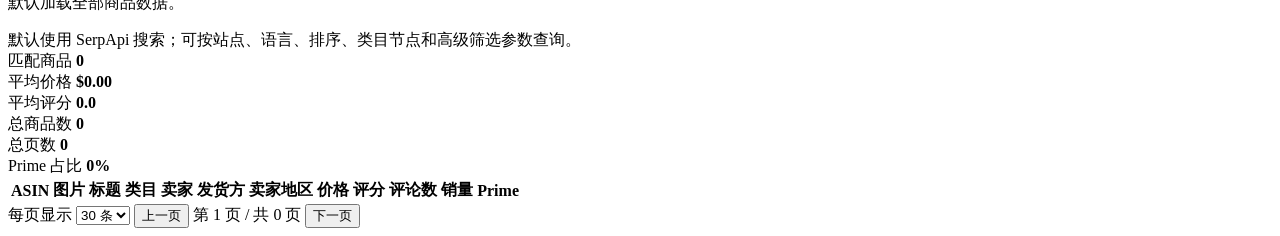
==== commit 836e2b0d: "Add Supabase database health check" ====
--- a/web/index.html
+++ b/web/index.html
@@ -4,7 +4,7 @@
     <meta charset="UTF-8" />
     <meta name="viewport" content="width=device-width, initial-scale=1.0" />
     <title>TradeHarbor 跨境生意操作台</title>
-    <link rel="stylesheet" href="/styles.css?v=20260512-3" />
+    <link rel="stylesheet" href="/styles.css?v=20260512-4" />
   </head>
   <body>
     <div class="page-shell">
@@ -51,10 +51,6 @@
             <button class="tab-button is-active" type="button" role="tab" aria-selected="true" aria-controls="amazon-search-panel" data-tab-target="amazon-search-panel">
               <span>Amazon 搜索</span>
               <strong>Search</strong>
-            </button>
-            <button class="tab-button" type="button" role="tab" aria-selected="false" aria-controls="utility-panel" data-tab-target="utility-panel">
-              <span>实用工具</span>
-              <strong>Tools</strong>
             </button>
             <button class="tab-button" type="button" role="tab" aria-selected="false" aria-controls="ai-opportunity-panel" data-tab-target="ai-opportunity-panel">
               <span>AI发现机会</span>
@@ -71,6 +67,10 @@
             <button class="tab-button" type="button" role="tab" aria-selected="false" aria-controls="asin-reviews-panel" data-tab-target="asin-reviews-panel">
               <span>ASIN评论</span>
               <strong>Reviews</strong>
+            </button>
+            <button class="tab-button" type="button" role="tab" aria-selected="false" aria-controls="utility-panel" data-tab-target="utility-panel">
+              <span>实用工具</span>
+              <strong>Tools</strong>
             </button>
           </nav>
 
@@ -197,149 +197,6 @@
             </section>
           </div>
 
-          <div class="tab-panel" id="utility-panel" role="tabpanel">
-            <section class="panel utility-panel">
-              <div class="panel-header">
-                <h2>实用工具</h2>
-                <p>沉淀跨境日常高频工具：汇率转换、重量单位换算，后续可继续扩展运费、利润和尺寸计算。</p>
-              </div>
-
-              <div class="utility-grid">
-                <article class="exchange-card">
-                  <div class="exchange-head">
-                    <span>Currency Converter</span>
-                    <strong>汇率转换</strong>
-                  </div>
-
-                  <form id="exchange-form" class="exchange-form">
-                    <label>
-                      <span>金额</span>
-                      <input type="number" name="amount" step="0.01" min="0" value="1" />
-                    </label>
-                    <label>
-                      <span>从</span>
-                      <select name="from">
-                        <option value="USD" selected>USD 美元</option>
-                        <option value="CNY">CNY 人民币</option>
-                        <option value="EUR">EUR 欧元</option>
-                        <option value="GBP">GBP 英镑</option>
-                        <option value="JPY">JPY 日元</option>
-                        <option value="CAD">CAD 加元</option>
-                        <option value="AUD">AUD 澳元</option>
-                        <option value="HKD">HKD 港币</option>
-                      </select>
-                    </label>
-                    <button type="button" class="swap-btn" id="swap-currency-btn" aria-label="交换币种">⇄</button>
-                    <label>
-                      <span>到</span>
-                      <select name="to">
-                        <option value="CNY" selected>CNY 人民币</option>
-                        <option value="USD">USD 美元</option>
-                        <option value="EUR">EUR 欧元</option>
-                        <option value="GBP">GBP 英镑</option>
-                        <option value="JPY">JPY 日元</option>
-                        <option value="CAD">CAD 加元</option>
-                        <option value="AUD">AUD 澳元</option>
-                        <option value="HKD">HKD 港币</option>
-                      </select>
-                    </label>
-                    <button type="submit" class="primary-btn exchange-submit">立即转换</button>
-                  </form>
-
-                  <div class="exchange-result" id="exchange-result">
-                    <span>实时汇率结果</span>
-                    <strong>1 USD ≈ -- CNY</strong>
-                    <p>点击转换后获取最新汇率。</p>
-                  </div>
-                </article>
-
-                <article class="exchange-card weight-card">
-                  <div class="exchange-head">
-                    <span>Weight Converter</span>
-                    <strong>重量换算</strong>
-                  </div>
-
-                  <form id="weight-form" class="exchange-form weight-form">
-                    <label>
-                      <span>克 g</span>
-                      <input type="number" name="grams" step="0.01" min="0" value="1000" />
-                    </label>
-                    <button type="button" class="swap-btn" id="swap-weight-btn" aria-label="切换输入方向">⇄</button>
-                    <label>
-                      <span>磅 lb</span>
-                      <input type="number" name="pounds" step="0.0001" min="0" />
-                    </label>
-                  </form>
-
-                  <div class="exchange-result weight-result" id="weight-result">
-                    <span>重量换算结果</span>
-                    <strong>1000 g ≈ 2.2046 lb</strong>
-                    <p>常用于商品重量、物流重量和包装重量快速估算。</p>
-                  </div>
-                </article>
-
-                <article class="exchange-card dimension-card">
-                  <div class="exchange-head">
-                    <span>Dimension Converter</span>
-                    <strong>尺寸换算</strong>
-                  </div>
-
-                  <form id="dimension-form" class="exchange-form weight-form">
-                    <label>
-                      <span>毫米 mm</span>
-                      <input type="number" name="millimeters" step="0.01" min="0" value="25.4" />
-                    </label>
-                    <button type="button" class="swap-btn" id="swap-dimension-btn" aria-label="切换输入方向">⇄</button>
-                    <label>
-                      <span>英寸 inch</span>
-                      <input type="number" name="inches" step="0.0001" min="0" />
-                    </label>
-                  </form>
-
-                  <div class="exchange-result dimension-result" id="dimension-result">
-                    <span>尺寸换算结果</span>
-                    <strong>25.4 mm = 1 inch</strong>
-                    <p>常用于商品尺寸、包装尺寸和物流体积计算。</p>
-                  </div>
-                </article>
-
-                <article class="exchange-card pdf-card">
-                  <div class="exchange-head">
-                    <span>PDF Label Tool</span>
-                    <strong>标签 PDF 加产地</strong>
-                  </div>
-
-                  <form id="pdf-origin-form" class="pdf-origin-form" enctype="multipart/form-data">
-                    <label class="pdf-upload-field">
-                      <span>上传 Amazon 标签 PDF</span>
-                      <input type="file" name="pdf" accept="application/pdf,.pdf" />
-                    </label>
-                    <label>
-                      <span>写入文字</span>
-                      <input type="text" name="text" value="Made In China" />
-                    </label>
-                    <label>
-                      <span>字号</span>
-                      <input type="number" name="font_size" min="5" max="16" step="0.5" value="8" />
-                    </label>
-                    <button type="submit" class="primary-btn">生成新 PDF</button>
-                  </form>
-
-                  <div class="exchange-result pdf-result" id="pdf-origin-result">
-                    <span>PDF 处理结果</span>
-                    <strong>等待上传</strong>
-                    <p>系统会自动识别每个标签的“新品”或 ASIN/条码编号位置，把 Made In China 写到空白处。</p>
-                  </div>
-                </article>
-
-                <article class="utility-note">
-                  <span>Free API</span>
-                  <h3>数据来源：fxapi.app</h3>
-                  <p>无需 API key，单币对 JSON 接口。免费接口适合运营工具和原型验证，正式商业化前建议保留备用数据源。</p>
-                </article>
-              </div>
-            </section>
-          </div>
           <div class="tab-panel" id="ai-opportunity-panel" role="tabpanel">
             <section class="panel ai-panel">
               <div class="panel-header ai-panel-header">
@@ -655,6 +512,149 @@
               </div>
             </section>
           </div>
+          <div class="tab-panel" id="utility-panel" role="tabpanel">
+            <section class="panel utility-panel">
+              <div class="panel-header">
+                <h2>实用工具</h2>
+                <p>沉淀跨境日常高频工具：汇率转换、重量单位换算，后续可继续扩展运费、利润和尺寸计算。</p>
+              </div>
+
+              <div class="utility-grid">
+                <article class="exchange-card">
+                  <div class="exchange-head">
+                    <span>Currency Converter</span>
+                    <strong>汇率转换</strong>
+                  </div>
+
+                  <form id="exchange-form" class="exchange-form">
+                    <label>
+                      <span>金额</span>
+                      <input type="number" name="amount" step="0.01" min="0" value="1" />
+                    </label>
+                    <label>
+                      <span>从</span>
+                      <select name="from">
+                        <option value="USD" selected>USD 美元</option>
+                        <option value="CNY">CNY 人民币</option>
+                        <option value="EUR">EUR 欧元</option>
+                        <option value="GBP">GBP 英镑</option>
+                        <option value="JPY">JPY 日元</option>
+                        <option value="CAD">CAD 加元</option>
+                        <option value="AUD">AUD 澳元</option>
+                        <option value="HKD">HKD 港币</option>
+                      </select>
+                    </label>
+                    <button type="button" class="swap-btn" id="swap-currency-btn" aria-label="交换币种">⇄</button>
+                    <label>
+                      <span>到</span>
+                      <select name="to">
+                        <option value="CNY" selected>CNY 人民币</option>
+                        <option value="USD">USD 美元</option>
+                        <option value="EUR">EUR 欧元</option>
+                        <option value="GBP">GBP 英镑</option>
+                        <option value="JPY">JPY 日元</option>
+                        <option value="CAD">CAD 加元</option>
+                        <option value="AUD">AUD 澳元</option>
+                        <option value="HKD">HKD 港币</option>
+                      </select>
+                    </label>
+                    <button type="submit" class="primary-btn exchange-submit">立即转换</button>
+                  </form>
+
+                  <div class="exchange-result" id="exchange-result">
+                    <span>实时汇率结果</span>
+                    <strong>1 USD ≈ -- CNY</strong>
+                    <p>点击转换后获取最新汇率。</p>
+                  </div>
+                </article>
+
+                <article class="exchange-card weight-card">
+                  <div class="exchange-head">
+                    <span>Weight Converter</span>
+                    <strong>重量换算</strong>
+                  </div>
+
+                  <form id="weight-form" class="exchange-form weight-form">
+                    <label>
+                      <span>克 g</span>
+                      <input type="number" name="grams" step="0.01" min="0" value="1000" />
+                    </label>
+                    <button type="button" class="swap-btn" id="swap-weight-btn" aria-label="切换输入方向">⇄</button>
+                    <label>
+                      <span>磅 lb</span>
+                      <input type="number" name="pounds" step="0.0001" min="0" />
+                    </label>
+                  </form>
+
+                  <div class="exchange-result weight-result" id="weight-result">
+                    <span>重量换算结果</span>
+                    <strong>1000 g ≈ 2.2046 lb</strong>
+                    <p>常用于商品重量、物流重量和包装重量快速估算。</p>
+                  </div>
+                </article>
+
+                <article class="exchange-card dimension-card">
+                  <div class="exchange-head">
+                    <span>Dimension Converter</span>
+                    <strong>尺寸换算</strong>
+                  </div>
+
+                  <form id="dimension-form" class="exchange-form weight-form">
+                    <label>
+                      <span>毫米 mm</span>
+                      <input type="number" name="millimeters" step="0.01" min="0" value="25.4" />
+                    </label>
+                    <button type="button" class="swap-btn" id="swap-dimension-btn" aria-label="切换输入方向">⇄</button>
+                    <label>
+                      <span>英寸 inch</span>
+                      <input type="number" name="inches" step="0.0001" min="0" />
+                    </label>
+                  </form>
+
+                  <div class="exchange-result dimension-result" id="dimension-result">
+                    <span>尺寸换算结果</span>
+                    <strong>25.4 mm = 1 inch</strong>
+                    <p>常用于商品尺寸、包装尺寸和物流体积计算。</p>
+                  </div>
+                </article>
+
+                <article class="exchange-card pdf-card">
+                  <div class="exchange-head">
+                    <span>PDF Label Tool</span>
+                    <strong>标签 PDF 加产地</strong>
+                  </div>
+
+                  <form id="pdf-origin-form" class="pdf-origin-form" enctype="multipart/form-data">
+                    <label class="pdf-upload-field">
+                      <span>上传 Amazon 标签 PDF</span>
+                      <input type="file" name="pdf" accept="application/pdf,.pdf" />
+                    </label>
+                    <label>
+                      <span>写入文字</span>
+                      <input type="text" name="text" value="Made In China" />
+                    </label>
+                    <label>
+                      <span>字号</span>
+                      <input type="number" name="font_size" min="5" max="16" step="0.5" value="8" />
+                    </label>
+                    <button type="submit" class="primary-btn">生成新 PDF</button>
+                  </form>
+
+                  <div class="exchange-result pdf-result" id="pdf-origin-result">
+                    <span>PDF 处理结果</span>
+                    <strong>等待上传</strong>
+                    <p>系统会自动识别每个标签的“新品”或 ASIN/条码编号位置，把 Made In China 写到空白处。</p>
+                  </div>
+                </article>
+
+                <article class="utility-note">
+                  <span>Free API</span>
+                  <h3>数据来源：fxapi.app</h3>
+                  <p>无需 API key，单币对 JSON 接口。免费接口适合运营工具和原型验证，正式商业化前建议保留备用数据源。</p>
+                </article>
+              </div>
+            </section>
+          </div>
         </section>
 
         <section class="panel results-panel" id="amazon-results-panel">
@@ -732,6 +732,6 @@
       </main>
     </div>
 
-    <script src="/app.js?v=20260512-3"></script>
+    <script src="/app.js?v=20260512-4"></script>
   </body>
 </html>
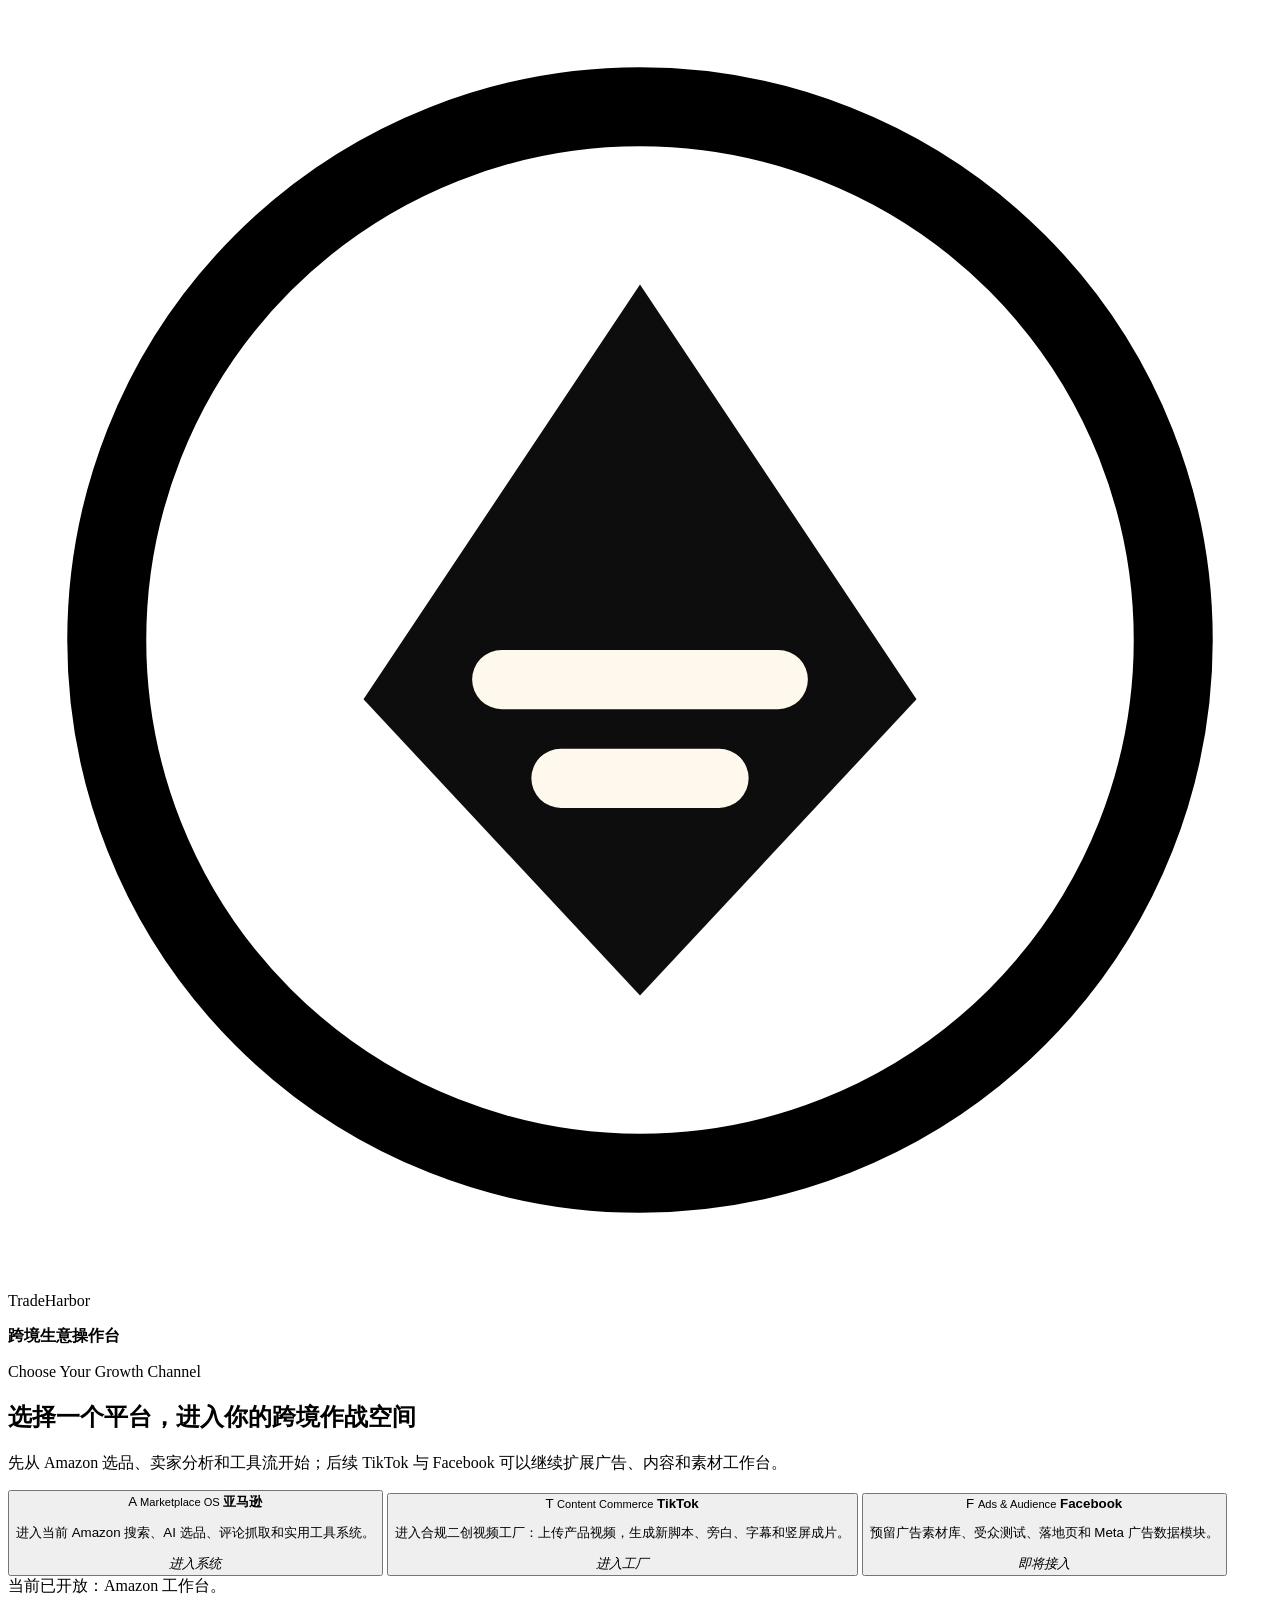
==== commit be94f8a2: "Update TradeHarbor web interface" ====
--- a/web/index.html
+++ b/web/index.html
@@ -4,10 +4,237 @@
     <meta charset="UTF-8" />
     <meta name="viewport" content="width=device-width, initial-scale=1.0" />
     <title>TradeHarbor 跨境生意操作台</title>
-    <link rel="stylesheet" href="/styles.css?v=20260512-4" />
+    <link rel="stylesheet" href="/styles.css?v=20260514-batch-video" />
   </head>
   <body>
-    <div class="page-shell">
+    <section class="platform-gateway" id="platform-gateway" aria-label="平台入口向导">
+      <div class="gateway-orb gateway-orb-left" aria-hidden="true"></div>
+      <div class="gateway-orb gateway-orb-right" aria-hidden="true"></div>
+
+      <div class="gateway-shell">
+        <div class="gateway-brand">
+          <div class="brand-mark gateway-mark" aria-hidden="true">
+            <svg viewBox="0 0 64 64" role="img">
+              <circle cx="32" cy="32" r="27" fill="none" stroke="currentColor" stroke-width="4" />
+              <path d="M18 35 32 14l14 21-14 15-14-15Z" fill="currentColor" opacity="0.95" />
+              <path d="M25 34h14M28 39h8" stroke="#fff8ec" stroke-width="3" stroke-linecap="round" />
+            </svg>
+          </div>
+          <div>
+            <p class="brand-kicker">TradeHarbor</p>
+            <strong>跨境生意操作台</strong>
+          </div>
+        </div>
+
+        <div class="gateway-hero">
+          <p class="gateway-eyebrow">Choose Your Growth Channel</p>
+          <h1>选择一个平台，进入你的跨境作战空间</h1>
+          <p>先从 Amazon 选品、卖家分析和工具流开始；后续 TikTok 与 Facebook 可以继续扩展广告、内容和素材工作台。</p>
+        </div>
+
+        <div class="platform-grid" aria-label="平台功能入口">
+          <button class="platform-card platform-amazon" type="button" data-platform-entry="amazon">
+            <span class="platform-icon" aria-hidden="true">A</span>
+            <small>Marketplace OS</small>
+            <strong>亚马逊</strong>
+            <p>进入当前 Amazon 搜索、AI 选品、评论抓取和实用工具系统。</p>
+            <em>进入系统</em>
+          </button>
+
+          <button class="platform-card platform-tiktok" type="button" data-platform-entry="tiktok">
+            <span class="platform-icon" aria-hidden="true">T</span>
+            <small>Content Commerce</small>
+            <strong>TikTok</strong>
+            <p>进入合规二创视频工厂：上传产品视频，生成新脚本、旁白、字幕和竖屏成片。</p>
+            <em>进入工厂</em>
+          </button>
+
+          <button class="platform-card platform-facebook" type="button" data-platform-entry="facebook">
+            <span class="platform-icon" aria-hidden="true">F</span>
+            <small>Ads & Audience</small>
+            <strong>Facebook</strong>
+            <p>预留广告素材库、受众测试、落地页和 Meta 广告数据模块。</p>
+            <em>即将接入</em>
+          </button>
+        </div>
+
+        <div class="gateway-status" id="gateway-status">当前已开放：Amazon 工作台。</div>
+      </div>
+    </section>
+
+    <section class="tiktok-shell" id="tiktok-shell" hidden>
+      <div class="tiktok-grid-bg" aria-hidden="true"></div>
+      <header class="tiktok-hero">
+        <div class="brand-lockup">
+          <div class="brand-mark" aria-hidden="true">
+            <svg viewBox="0 0 64 64" role="img">
+              <circle cx="32" cy="32" r="27" fill="none" stroke="currentColor" stroke-width="4" />
+              <path d="M18 35 32 14l14 21-14 15-14-15Z" fill="currentColor" opacity="0.95" />
+              <path d="M25 34h14M28 39h8" stroke="#fff8ec" stroke-width="3" stroke-linecap="round" />
+            </svg>
+          </div>
+          <div>
+            <p class="brand-kicker">TradeHarbor TikTok Lab</p>
+            <strong>合规二创视频工厂</strong>
+          </div>
+          <button class="ghost-btn tiktok-back-btn" type="button" id="tiktok-back-btn">返回平台入口</button>
+        </div>
+
+        <div class="tiktok-hero-main">
+          <div>
+            <p class="tiktok-kicker">Content Remix Factory</p>
+            <h1>把产品视频改造成新的短视频资产</h1>
+            <p>上传原始产品视频，填写产品卖点和品牌信息；系统会调用独立 FastAPI 服务，生成新英文脚本、旁白、动态字幕、品牌片头和 1080x1920 竖屏视频。</p>
+          </div>
+          <aside class="tiktok-service-card">
+            <span>Local API</span>
+            <strong>8010</strong>
+            <small id="video-service-state">检测中...</small>
+            <div class="video-service-actions" aria-label="8010 服务控制">
+              <button class="service-toggle-btn start" type="button" id="video-service-start-btn">启动 8010</button>
+              <button class="service-toggle-btn stop" type="button" id="video-service-stop-btn">关闭</button>
+            </div>
+          </aside>
+        </div>
+      </header>
+
+      <nav class="tiktok-mode-tabs" aria-label="TikTok 功能切换">
+        <button class="tiktok-mode-tab is-active" type="button" data-tiktok-target="tiktok-remix-mode">
+          <strong>AI 二创视频</strong>
+          <span>Script Remix</span>
+        </button>
+        <button class="tiktok-mode-tab" type="button" data-tiktok-target="tiktok-visual-mode">
+          <strong>视觉差异化工厂</strong>
+          <span>Visual Variant</span>
+        </button>
+      </nav>
+
+      <div class="tiktok-mode-panel is-active" id="tiktok-remix-mode">
+      <main class="tiktok-workbench">
+        <section class="tiktok-panel remix-panel">
+          <div class="panel-header">
+            <h2>TikTok Remix Studio</h2>
+            <p>第一版 MVP：上传视频 → 提取视频信息 → AI 生成新英文脚本 → TTS 旁白 → 竖屏裁剪 → 字幕 + 品牌片头 → 导出 MP4。</p>
+          </div>
+
+          <form id="video-remix-form" class="video-remix-form" enctype="multipart/form-data">
+            <label class="video-upload-zone">
+              <span>上传产品视频</span>
+              <strong>选择 MP4 / MOV / WEBM</strong>
+              <input type="file" name="file" accept="video/mp4,video/quicktime,video/webm,.mp4,.mov,.m4v,.webm" required />
+            </label>
+            <label>
+              <span>产品标题</span>
+              <input type="text" name="product_title" placeholder="如 Phone Case" />
+            </label>
+            <label>
+              <span>产品链接</span>
+              <input type="url" name="product_link" placeholder="https://..." />
+            </label>
+            <label>
+              <span>品牌名</span>
+              <input type="text" name="brand_name" value="TradeHarbor" />
+            </label>
+            <label>
+              <span>Slogan</span>
+              <input type="text" name="slogan" value="Find better product angles" />
+            </label>
+            <label class="field-wide">
+              <span>产品卖点 / 使用场景</span>
+              <textarea name="product_info" rows="5" placeholder="写产品用途、核心卖点、目标用户、适合什么场景。系统会基于这些信息生成新的英文营销脚本。"></textarea>
+            </label>
+            <button type="submit" class="primary-btn remix-submit">生成二创视频</button>
+          </form>
+        </section>
+
+        <section class="tiktok-panel remix-result-panel">
+          <div class="panel-header">
+            <h2>处理状态</h2>
+            <p>视频处理通常比普通接口慢一些，尤其是第一次加载 Whisper / TTS 的时候。</p>
+          </div>
+          <div class="remix-status" id="video-remix-status">
+            <span>等待任务</span>
+            <strong>请先启动 8010 服务并上传视频</strong>
+            <p>启动命令：cd video-remix-api && uvicorn app.main:app --host 127.0.0.1 --port 8010</p>
+          </div>
+          <div class="remix-result" id="video-remix-result" hidden></div>
+        </section>
+      </main>
+      </div>
+
+      <div class="tiktok-mode-panel" id="tiktok-visual-mode" hidden>
+        <main class="tiktok-workbench">
+          <section class="tiktok-panel remix-panel">
+            <div class="panel-header">
+              <h2>Visual Variant Studio</h2>
+              <p>第一版 MVP：上传视频 → 随机微缩放/轻裁切 → 模糊动态背景 → 色彩微调 → 质感噪点/暗角 → 微变速 → 导出新 MP4。</p>
+            </div>
+
+            <form id="visual-dedupe-form" class="video-remix-form" enctype="multipart/form-data">
+              <label class="video-upload-zone">
+                <span>上传原视频，可多选</span>
+                <strong>选择一个或多个 MP4 / MOV / AVI</strong>
+                <input type="file" name="file" accept="video/mp4,video/quicktime,video/x-msvideo,video/webm,.mp4,.mov,.m4v,.avi,.webm" multiple required />
+              </label>
+              <input type="hidden" name="intensity" value="custom" />
+              <div class="variant-switches field-wide">
+                <div class="variant-param-heading">
+                  <strong>选择要加的视频处理</strong>
+                  <span>你只需要打开开关，具体参数系统会自动随机。默认全开，适合快速生成多版本测试素材。</span>
+                </div>
+                <label class="effect-toggle">
+                  <input type="hidden" name="effect_zoom" value="false" />
+                  <input type="checkbox" name="effect_zoom" value="true" checked />
+                  <span><strong>微缩放 + 轻裁切</strong><em>随机 1%~5% 缩放，轻微改变画面边缘特征。</em></span>
+                </label>
+                <label class="effect-toggle">
+                  <input type="hidden" name="effect_background" value="false" />
+                  <input type="checkbox" name="effect_background" value="true" checked />
+                  <span><strong>动态模糊背景</strong><em>生成 TikTok 常见的竖屏模糊背景 + 中间主视频。</em></span>
+                </label>
+                <label class="effect-toggle">
+                  <input type="hidden" name="effect_color" value="false" />
+                  <input type="checkbox" name="effect_color" value="true" checked />
+                  <span><strong>色彩微调</strong><em>轻微调整饱和度、对比度、亮度和色调。</em></span>
+                </label>
+                <label class="effect-toggle">
+                  <input type="hidden" name="effect_speed" value="false" />
+                  <input type="checkbox" name="effect_speed" value="true" checked />
+                  <span><strong>轻微变速</strong><em>随机 0.97x~1.03x，音频同步处理。</em></span>
+                </label>
+                <label class="effect-toggle">
+                  <input type="hidden" name="effect_texture" value="false" />
+                  <input type="checkbox" name="effect_texture" value="true" checked />
+                  <span><strong>颗粒质感层</strong><em>添加轻微噪点/胶片颗粒，让画面质感更不一样。</em></span>
+                </label>
+                <label class="effect-toggle">
+                  <input type="hidden" name="effect_vignette" value="false" />
+                  <input type="checkbox" name="effect_vignette" value="true" checked />
+                  <span><strong>暗角光影层</strong><em>增加轻微暗角，降低画面过于原始的感觉。</em></span>
+                </label>
+              </div>
+              <button type="submit" class="primary-btn remix-submit">生成差异化视频</button>
+            </form>
+          </section>
+
+          <section class="tiktok-panel remix-result-panel">
+            <div class="panel-header">
+              <h2>处理状态</h2>
+              <p>这个功能偏 FFmpeg 视觉处理，不调用 AI；速度通常比 AI 二创更快。</p>
+            </div>
+            <div class="remix-status" id="visual-dedupe-status">
+              <span>等待任务</span>
+              <strong>请先启动 8010 服务并上传视频</strong>
+              <p>系统会为每个上传视频生成一个视觉差异化版本，下载文件名会沿用原文件名并追加 _visual_variant 后缀。</p>
+            </div>
+            <div class="remix-result" id="visual-dedupe-result" hidden></div>
+          </section>
+        </main>
+      </div>
+    </section>
+
+
+    <div class="page-shell app-shell" id="app-shell" hidden>
       <header class="hero">
         <div class="brand-lockup" aria-label="TradeHarbor 品牌">
           <div class="brand-mark" aria-hidden="true">
@@ -22,6 +249,7 @@
             <p class="brand-kicker">TradeHarbor</p>
             <strong>跨境生意操作台</strong>
           </div>
+          <button class="ghost-btn gateway-back-btn" type="button" id="gateway-back-btn">返回平台入口</button>
         </div>
 
         <div class="hero-main">
@@ -210,7 +438,7 @@
               <form id="ai-opportunity-form" class="ai-search-bar">
                 <label>
                   <span>Amazon 关键词</span>
-                  <input type="text" name="keyword" placeholder="如 diamond grinding wheel" />
+                  <input type="text" name="keyword" placeholder="如 phone case" />
                 </label>
                 <button type="submit" class="primary-btn">AI发现机会</button>
               </form>
@@ -300,7 +528,7 @@
               <form id="product-hunter-form" class="product-hunter-form">
                 <label>
                   <span>关键词</span>
-                  <input type="text" name="keyword" placeholder="请输入关键词，例如 diamond wheel" />
+                  <input type="text" name="keyword" placeholder="请输入关键词，例如 phone case" />
                 </label>
                 <button type="submit" class="primary-btn">AI 分析赚钱机会</button>
                 <button type="button" class="ghost-btn hunter-export-btn" id="hunter-export-btn" disabled>导出 CSV</button>
@@ -381,7 +609,7 @@
               <form id="market-gap-form" class="market-gap-form">
                 <label>
                   <span>关键词</span>
-                  <input type="text" name="keyword" placeholder="如 diamond wheel / glass grinder / cbn wheel" />
+                  <input type="text" name="keyword" placeholder="如 phone case / laptop stand / car phone holder" />
                 </label>
                 <button type="submit" class="primary-btn">AI 分析市场空缺</button>
               </form>
@@ -732,6 +960,6 @@
       </main>
     </div>
 
-    <script src="/app.js?v=20260512-4"></script>
+    <script src="/app.js?v=20260514-switches"></script>
   </body>
 </html>
